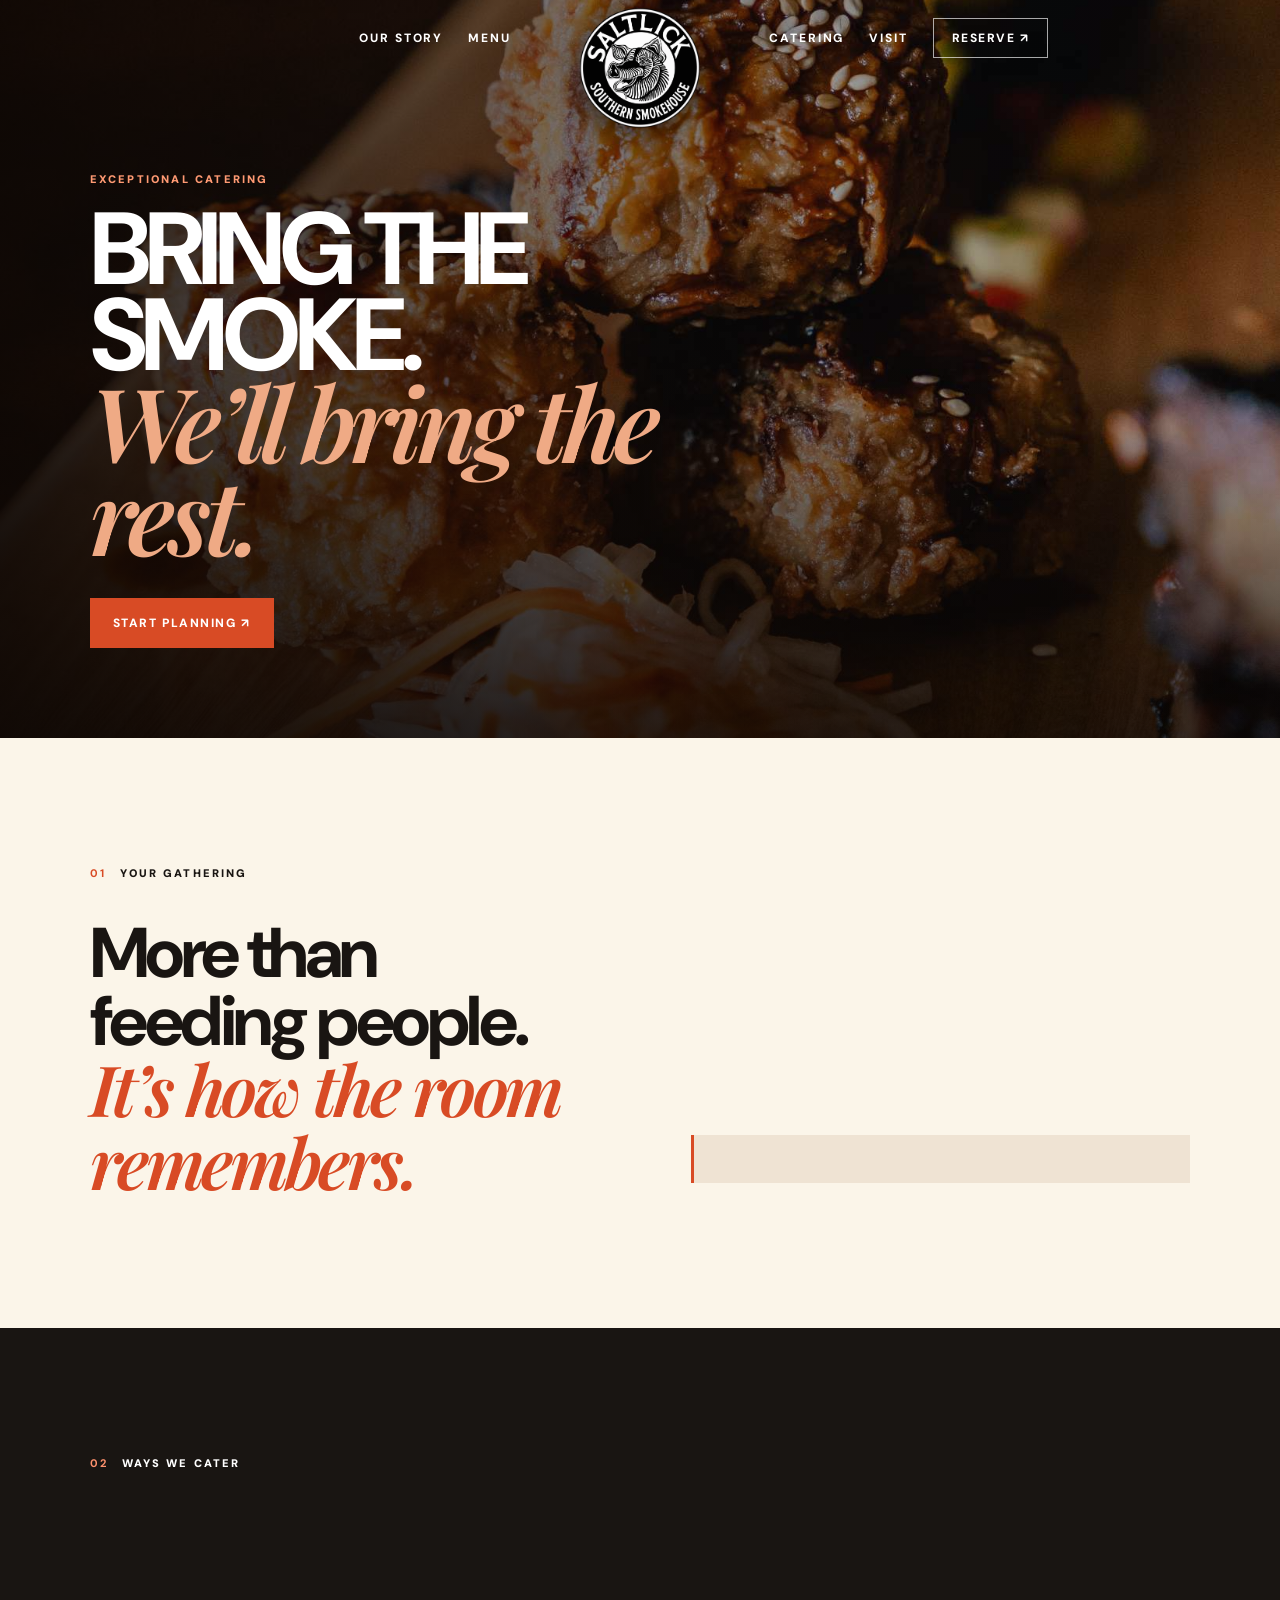
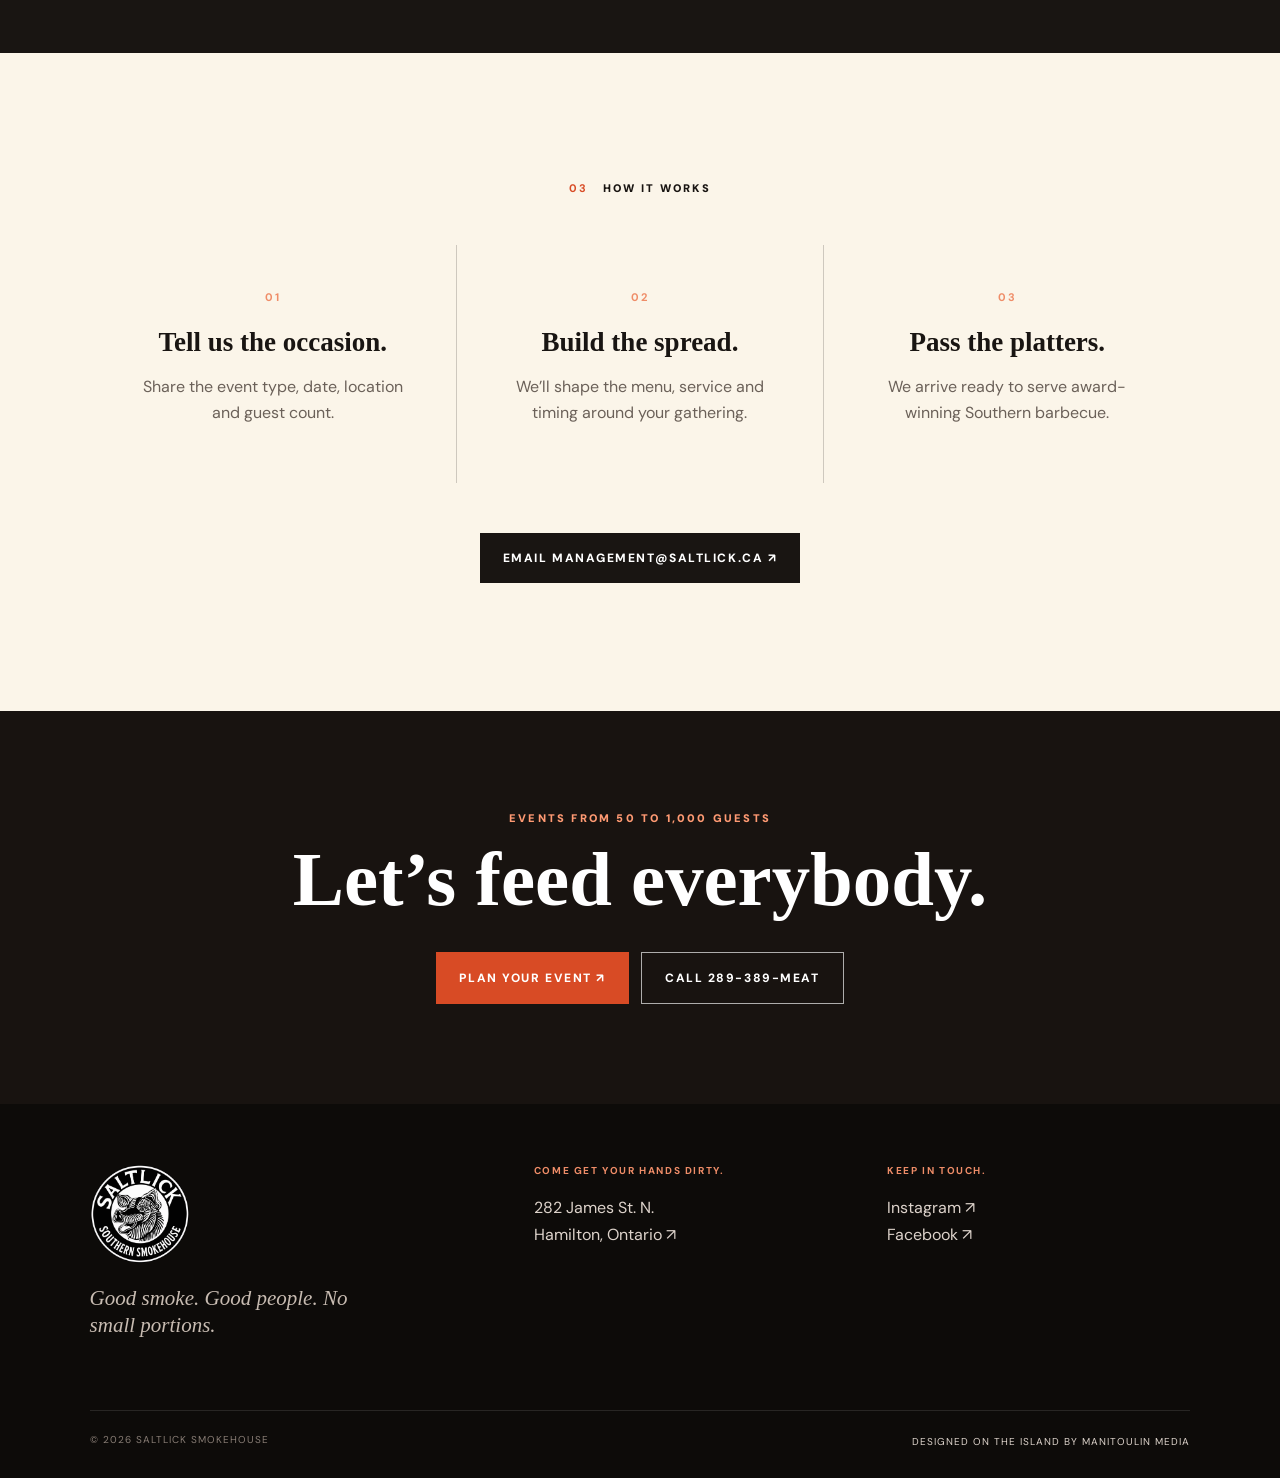
==== catering/index.html @ ef99b28c "Add catering page" ====
<!doctype html>
<html lang="en"><head><meta charset="utf-8"><meta name="viewport" content="width=device-width,initial-scale=1"><meta name="theme-color" content="#17120f"><meta name="description" content="Saltlick Southern Smokehouse catering for weddings, corporate events, schools, banquets and backyard gatherings."><title>Catering | Saltlick Southern Smokehouse</title><link rel="icon" href="/favicon.ico"><link rel="preconnect" href="https://fonts.googleapis.com"><link rel="preconnect" href="https://fonts.gstatic.com" crossorigin><link href="https://fonts.googleapis.com/css2?family=DM+Sans:wght@400;600;700;800&family=Playfair+Display:ital,wght@1,600&display=swap" rel="stylesheet"><link rel="stylesheet" href="/assets/styles.css"><link rel="stylesheet" href="/assets/refinements.css"><link rel="stylesheet" href="/assets/interior.css"><script src="/assets/interior.js" defer></script></head>
<body class="catering-page">  <header class="site-header interior-header">
    <nav class="main-nav nav-left" aria-label="Primary navigation">
      <a href="/#story">Our story</a><a href="/menu/">Menu</a>
    </nav>
    <a class="brand" href="/" aria-label="Saltlick Smokehouse home"><img data-image="logo" src="/gallery/saltlick-logo-2026.webp" alt="Saltlick Southern Smokehouse"></a>
    <nav class="main-nav nav-right" aria-label="Secondary navigation">
      <a href="/catering/">Catering</a><a href="/visit/">Visit</a>
      <a class="outline-button" data-link="reserve_url" href="#" target="_blank" rel="noreferrer">Reserve ↗</a>
    </nav>
  </header><main>
  <section class="interior-hero catering-page-hero"><img data-image="catering_image" src="/gallery/356795459_3191753444303727_3257160976338832465_n.jpg" alt="Saltlick catering spread"><div class="interior-hero-shade"></div><div><span>Exceptional catering</span><h1>Bring the smoke.<br><em>We’ll bring the rest.</em></h1><p data-text="catering_page_intro"></p><a class="button fire" data-link="catering_email" data-mailto href="#">Start planning ↗</a></div></section>
  <section class="catering-story section"><div><div class="section-label"><b>01</b> Your gathering</div><h2>More than feeding people.<br><em>It’s how the room remembers.</em></h2></div><div><p data-text="catering_page_text"></p><p class="catering-minimum" data-text="catering_minimum"></p></div></section>
  <section class="catering-options-section section"><div class="section-label light"><b>02</b> Ways we cater</div><div class="catering-options" id="catering-options"></div></section>
  <section class="catering-process section"><div class="section-label"><b>03</b> How it works</div><div class="process-grid"><article><b>01</b><h3>Tell us the occasion.</h3><p>Share the event type, date, location and guest count.</p></article><article><b>02</b><h3>Build the spread.</h3><p>We’ll shape the menu, service and timing around your gathering.</p></article><article><b>03</b><h3>Pass the platters.</h3><p>We arrive ready to serve award-winning Southern barbecue.</p></article></div><a class="button dark" data-link="catering_email" data-mailto href="#">Email management@saltlick.ca ↗</a></section>
  <section class="interior-cta"><span>Events from 50 to 1,000 guests</span><h2>Let’s feed everybody.</h2><div><a class="button fire" data-link="catering_email" data-mailto href="#">Plan your event ↗</a><a class="button ghost" data-link="phone" data-tel href="#">Call 289-389-MEAT</a></div></section></main>  <footer class="interior-footer">
    <div><img data-image="logo" src="/gallery/saltlick-logo-2026.webp" alt="Saltlick Southern Smokehouse"><p data-text="footer_tagline"></p></div>
    <div><strong>Come get your hands dirty.</strong><a data-link="map_url" href="#" target="_blank" rel="noreferrer"><span data-text="address"></span> ↗</a></div>
    <div><strong>Keep in touch.</strong><a data-link="instagram_url" href="#" target="_blank" rel="noreferrer">Instagram ↗</a><a data-link="facebook_url" href="#" target="_blank" rel="noreferrer">Facebook ↗</a></div>
    <div class="interior-credits"><span>© 2026 Saltlick Smokehouse</span><a href="https://manitoulinmedia.ca" target="_blank" rel="noreferrer">Designed on the Island by Manitoulin Media</a></div>
  </footer></body></html>
---- assets/styles.css ----
:root{--ink:#191512;--paper:#f1e9dc;--cream:#fbf5e9;--ember:#d84b25;--line:rgba(25,21,18,.2)}*{box-sizing:border-box}html{scroll-behavior:smooth}body{margin:0;background:var(--paper);color:var(--ink);font-family:"DM Sans",Arial,sans-serif}a{color:inherit;text-decoration:none}img{display:block;width:100%}em{font-family:"Playfair Display",Georgia,serif;font-weight:600}
.site-header{position:absolute;z-index:20;top:0;left:0;width:100%;height:120px;display:grid;grid-template-columns:1fr auto 1fr;align-items:center;padding:0 clamp(24px,4vw,72px);border-bottom:1px solid #ffffff47;color:#fff}.brand{width:88px;height:88px}.brand img{height:100%;object-fit:contain;filter:drop-shadow(0 4px 14px #0006)}nav{display:flex;gap:36px;font-size:12px;font-weight:800;letter-spacing:.16em;text-transform:uppercase}nav a{position:relative}nav a:after{content:"";position:absolute;left:0;bottom:-8px;width:0;height:2px;background:var(--ember);transition:.25s}nav a:hover:after{width:100%}.outline-button{justify-self:end;padding:13px 18px;border:1px solid #ffffffa6;font-size:12px;font-weight:800;letter-spacing:.12em;text-transform:uppercase}.outline-button:hover{background:#fff;color:var(--ink)}
.hero{height:min(940px,100svh);min-height:720px;position:relative;display:flex;align-items:flex-end;overflow:hidden;background:#201611;color:#fff}.hero-image{position:absolute;inset:0;height:100%;object-fit:cover;object-position:center 52%;animation:hero-in 1.5s ease-out both}.hero-shade{position:absolute;inset:0;background:linear-gradient(90deg,#0f0906d6 0%,#140c086b 52%,#140a0520),linear-gradient(0deg,#0b07059e,transparent 52%)}.hero-copy{position:relative;z-index:2;padding:0 clamp(24px,7vw,120px) clamp(96px,12vh,140px);max-width:1080px}.kicker{margin:0 0 18px;color:#ffd0bc;font-size:12px;font-weight:800;letter-spacing:.22em;text-transform:uppercase}.hero h1{font-size:clamp(62px,8.5vw,132px);line-height:.82;letter-spacing:-.055em;margin:0;text-transform:uppercase}.hero h1 em{color:#f3bc9b;text-transform:none;letter-spacing:-.04em}.hero-intro{font-size:clamp(16px,1.5vw,21px);line-height:1.55;max-width:610px;margin:32px 0;color:#ffffffd4}.actions{display:flex;gap:12px;flex-wrap:wrap}.button{display:inline-flex;align-items:center;justify-content:center;padding:17px 23px;font-size:12px;font-weight:800;letter-spacing:.13em;text-transform:uppercase;transition:.2s}.button:hover{transform:translateY(-2px)}.fire{background:var(--ember);color:#fff}.fire:hover{background:#ee5d34}.ghost{border:1px solid #ffffffa6;color:#fff}.ghost:hover{background:#fff;color:var(--ink)}.dark{background:var(--ink);color:#fff}.scroll-cue{position:absolute;z-index:2;right:clamp(24px,4vw,72px);bottom:52px;font-size:10px;font-weight:800;letter-spacing:.2em;text-transform:uppercase;writing-mode:vertical-rl}
.ticker{min-height:58px;background:var(--ember);color:#fff;display:flex;align-items:center;justify-content:center;gap:32px;padding:16px 30px;overflow:hidden;text-transform:uppercase;font-size:11px;font-weight:900;letter-spacing:.18em;white-space:nowrap}.ticker i{font-style:normal;color:#ffbe95}.section{padding:clamp(80px,10vw,150px) clamp(24px,7vw,120px)}.section-label{display:flex;gap:14px;align-items:center;font-size:11px;font-weight:900;letter-spacing:.19em;text-transform:uppercase}.section-label b{color:var(--ember)}.section-label.light{color:#fff}.section-label.light b{color:#ff926e}
.story{display:grid;grid-template-columns:170px 1fr;position:relative;overflow:hidden}.watermark{position:absolute;right:-.05em;top:-.18em;font:700 min(40vw,560px)/1 Georgia,serif;color:#62452a11}.story-copy{grid-column:2;max-width:1070px;position:relative}.story h2{font-size:clamp(48px,6vw,96px);line-height:.96;letter-spacing:-.055em;margin:0 0 70px}.story h2 em{color:var(--ember)}.columns{display:grid;grid-template-columns:1fr 1fr;gap:60px;max-width:830px;margin-left:auto}.columns p{font-size:17px;line-height:1.8;margin:0;color:#4d453e}
.food{background:var(--ink);color:#fff}.section-top{display:flex;justify-content:space-between;align-items:flex-end;margin-bottom:70px}.section-top h2,.family h2,.catering h2,.visit h2{font-size:clamp(50px,6.3vw,94px);line-height:.9;letter-spacing:-.055em;margin:0;text-transform:uppercase}.section-top em,.family em,.catering em,.visit em{color:#e78d67;text-transform:none}.food-grid{display:grid;grid-template-columns:repeat(3,1fr);gap:22px}.food-card{padding-bottom:28px;border-bottom:1px solid #ffffff33}.food-image{height:clamp(300px,37vw,560px);overflow:hidden;background:#2b211c}.food-image img{height:100%;object-fit:cover;transition:transform .7s}.food-card:hover img{transform:scale(1.035)}.food-card:nth-child(2){margin-top:70px}.meta{display:flex;gap:14px;margin-top:23px;text-transform:uppercase;font-size:10px;font-weight:800;letter-spacing:.17em;color:#bcb1a8}.meta b{color:var(--ember)}.food-card h3{font:700 clamp(28px,3vw,43px)/1 Georgia,serif;margin:16px 0 12px}.food-card>p{margin:0;color:#bcb1a8;font-size:14px;line-height:1.7}.underlink{display:inline-block;margin-top:55px;padding-bottom:7px;border-bottom:1px solid;font-size:11px;font-weight:900;letter-spacing:.15em;text-transform:uppercase}
.family{display:grid;grid-template-columns:1.08fr .92fr;min-height:790px;background:var(--cream)}.family>img{height:100%;min-height:620px;object-fit:cover}.family-copy{display:flex;flex-direction:column;justify-content:center;padding:80px clamp(36px,7vw,110px)}.family h2{margin:45px 0 30px}.family-copy p{font-size:17px;line-height:1.8;color:#524a43;max-width:560px;margin:0 0 35px}.family .button{align-self:flex-start}
.gallery-head{display:flex;align-items:end;justify-content:space-between;margin-bottom:48px}.gallery-head p{font:700 clamp(28px,3vw,44px)/1.05 Georgia,serif;margin:0;text-align:right}.gallery-grid{display:grid;grid-template-columns:1.15fr .85fr 1fr;grid-template-rows:340px 430px;gap:15px}.gallery-grid img{height:100%;object-fit:cover}.gallery-grid img:nth-child(1){grid-row:span 2}.gallery-grid img:nth-child(4){grid-column:span 2}
.catering{min-height:760px;position:relative;display:flex;align-items:center;color:#fff;overflow:hidden;background:#20130f}.catering>img{position:absolute;inset:0;height:100%;object-fit:cover}.catering-shade{position:absolute;inset:0;background:linear-gradient(90deg,#140a06e6,#140a067a 58%,#140a0629)}.catering-copy{position:relative;z-index:1;padding:90px clamp(24px,7vw,120px);max-width:890px}.catering h2{margin:45px 0 28px}.catering p{font-size:18px;line-height:1.75;max-width:610px;color:#ffffffc7;margin:0 0 35px}
.visit{display:grid;grid-template-columns:1fr 1fr;gap:80px;align-items:end}.visit h2{margin-top:42px}.visit h2 em{color:var(--ember)}.visit-list{border-top:1px solid var(--line)}.visit article{display:grid;grid-template-columns:38px 1fr;gap:20px;padding:25px 0;border-bottom:1px solid var(--line)}.visit article>span{color:var(--ember);font-size:24px}.visit small{display:block;font-size:10px;font-weight:900;letter-spacing:.18em;text-transform:uppercase;color:#7b6f65;margin-bottom:8px}.visit a,.visit p{font:700 21px/1.45 Georgia,serif;margin:0}.visit a:hover{color:var(--ember)}.preserve,[data-text=address]{white-space:pre-line}
footer{background:#0e0c0a;color:#fff;text-align:center;padding:85px clamp(24px,7vw,120px) 30px}footer>img{width:130px;margin:0 auto 25px}footer>p{font:italic 25px Georgia,serif;color:#c5bbb2}.socials{display:flex;justify-content:center;gap:10px;margin:30px 0 70px}.socials a{width:44px;height:44px;border:1px solid #554b44;display:grid;place-items:center;font-weight:800}.socials a:hover{background:var(--ember);border-color:var(--ember)}.credits{display:flex;justify-content:space-between;padding-top:25px;border-top:1px solid #302a26;color:#837970;font-size:10px;font-weight:700;letter-spacing:.12em;text-transform:uppercase}.credits a:hover{color:#fff}
@keyframes hero-in{from{transform:scale(1.06);opacity:.4}to{transform:scale(1);opacity:1}}
@media(max-width:900px){.site-header{height:95px;grid-template-columns:1fr auto}.brand{width:70px;height:70px}nav{display:none}.hero{min-height:680px}.hero h1{font-size:clamp(56px,14vw,88px)}.scroll-cue{display:none}.story{grid-template-columns:1fr}.story .section-label{margin-bottom:40px}.story-copy{grid-column:1}.columns{margin:0}.section-top{display:block}.section-top .section-label{margin-bottom:40px}.food-grid{grid-template-columns:1fr 1fr}.food-card:nth-child(3){grid-column:1/-1;max-width:55%}.family{grid-template-columns:1fr}.family>img{height:65vw;min-height:0}.gallery-grid{grid-template-rows:270px 330px}.visit{grid-template-columns:1fr;align-items:start}}
@media(max-width:620px){.site-header{padding:0 18px}.outline-button{padding:11px 13px}.hero{height:94svh}.hero-image{object-position:57% center}.hero-shade{background:linear-gradient(0deg,#100805de,#140a0559 80%)}.hero-copy{padding:0 20px 58px}.hero h1{line-height:.87}.hero-intro{margin:24px 0;font-size:15px}.actions{display:grid;grid-template-columns:1fr 1fr}.button{padding:15px 12px}.ticker{justify-content:flex-start}.section{padding:78px 20px}.columns{grid-template-columns:1fr;gap:24px}.story h2{font-size:46px;margin-bottom:42px}.section-top h2,.family h2,.catering h2,.visit h2{font-size:48px}.food-grid{grid-template-columns:1fr;gap:46px}.food-card:nth-child(2){margin-top:0}.food-card:nth-child(3){grid-column:auto;max-width:none}.food-image{height:115vw;max-height:560px}.family>img{height:115vw}.family-copy{padding:75px 20px}.gallery-head{display:block}.gallery-head p{text-align:left;margin-top:35px}.gallery-grid{grid-template-columns:1fr 1fr;grid-template-rows:290px 230px 270px}.gallery-grid img:nth-child(1){grid-row:auto;grid-column:span 2}.gallery-grid img:nth-child(4){grid-column:auto}.catering{min-height:700px}.credits{display:grid;gap:14px}}
@media(prefers-reduced-motion:reduce){html{scroll-behavior:auto}.hero-image{animation:none}.food-image img{transition:none}}

/* Sticky smokehouse navigation and menu mega panel */
.site-header{position:fixed;height:82px;background:transparent;border-bottom:0;box-shadow:none;transition:background .35s ease,box-shadow .35s ease,backdrop-filter .35s ease}
.site-header.is-scrolled,.site-header:has(.menu-nav-item:hover),.site-header:has(.menu-nav-item:focus-within){background:linear-gradient(180deg,rgba(14,10,8,.97),rgba(14,10,8,.92));box-shadow:0 12px 34px rgba(0,0,0,.18);backdrop-filter:blur(10px)}
.brand{position:relative;z-index:32;align-self:start;width:122px;height:122px;margin-top:7px}
.brand img{filter:drop-shadow(0 7px 16px #0009)}
.main-nav{display:flex;align-items:center;height:100%;gap:25px}
.nav-left{justify-self:end;margin-right:68px}.nav-right{justify-self:start;margin-left:68px}
.main-nav>a,.menu-trigger{position:relative}
.main-nav>a:after,.menu-trigger:after{content:"";position:absolute;left:0;bottom:-8px;width:0;height:2px;background:var(--ember);transition:.25s}
.main-nav>a:hover:after,.menu-trigger:hover:after,.menu-trigger[aria-expanded=true]:after{width:100%}
.menu-nav-item{display:flex;align-items:center;height:82px}
.menu-trigger{border:0;padding:0;background:none;color:inherit;font:inherit;letter-spacing:inherit;text-transform:inherit;cursor:pointer}
.menu-trigger span{display:inline-block;margin-left:5px;color:#f19a77;transition:transform .2s}
.menu-trigger[aria-expanded=true] span{transform:rotate(180deg)}
.mega-menu{position:fixed;z-index:29;left:0;right:0;top:82px;display:grid;grid-template-columns:minmax(300px,.78fr) 1.22fr;gap:clamp(30px,5vw,75px);padding:30px clamp(24px,7vw,120px) 36px;background:#17120f;color:#fff;border-top:3px solid var(--ember);box-shadow:0 28px 55px #0007;opacity:0;visibility:hidden;transform:translateY(-12px);transition:opacity .22s,transform .22s,visibility .22s;text-transform:none;letter-spacing:normal}
.menu-nav-item:hover .mega-menu,.menu-nav-item:focus-within .mega-menu,.mega-menu.is-open{opacity:1;visibility:visible;transform:none}
.mega-visual{position:relative;min-height:260px;height:34vh;max-height:340px;overflow:hidden;background:#2b1b15}
.mega-visual:after{content:"";position:absolute;inset:0;background:linear-gradient(0deg,#120b08dc 0%,transparent 68%)}
.mega-visual img{height:100%;object-fit:cover;opacity:1;transform:scale(1);transition:opacity .25s ease,transform .45s ease}
.mega-visual img.is-changing{opacity:.18;transform:scale(1.025)}
.mega-visual>div{position:absolute;z-index:1;left:24px;right:24px;bottom:22px}
.mega-visual span{display:block;color:#ffb08d;font-size:10px;font-weight:900;letter-spacing:.2em;text-transform:uppercase;margin-bottom:8px}
.mega-visual strong{display:block;font:italic 700 clamp(30px,3.1vw,48px)/.95 "Playfair Display",Georgia,serif}
.mega-links{display:grid;grid-template-columns:1fr 1fr}
.mega-links>a{display:grid;grid-template-columns:32px 1fr;gap:14px;padding:16px 18px;border-bottom:1px solid #ffffff1f;transition:background .2s}
.mega-links>a:hover{background:#ffffff0a}
.mega-links>a>span{color:var(--ember);font-size:10px;font-weight:900;letter-spacing:.15em}
.mega-links strong{display:block;font:700 19px/1.15 Georgia,serif}
.mega-links small{display:block;margin-top:6px;color:#9e938a;font-size:11px;line-height:1.45}
.mega-links .mega-all{grid-column:1/-1;display:flex;justify-content:space-between;align-items:center;margin-top:12px;padding:16px 18px;background:var(--ember);border:0;font-size:11px;font-weight:900;letter-spacing:.15em;text-transform:uppercase}
.mega-links .mega-all:hover{background:#ef5a32}
.mega-links .mega-all>span{color:#fff;font-size:16px}
.nav-right .outline-button:after{display:none}

@media(max-width:900px){
  .site-header{height:72px;grid-template-columns:1fr auto 1fr;padding:0 18px}
  .brand{width:92px;height:92px;margin-top:5px}
  .main-nav{display:flex}
  .nav-left{justify-self:end;margin-right:20px}.nav-right{justify-self:start;margin-left:20px}
  .main-nav>a{display:none}
  .nav-right .outline-button{display:inline-flex;margin:0}
  .menu-nav-item{height:72px}
  .mega-menu{top:72px;grid-template-columns:1fr;padding:20px;max-height:calc(100svh - 72px);overflow:auto}
  .mega-visual{height:24vh;min-height:170px;max-height:240px}
}
@media(max-width:620px){
  .site-header{padding:0 12px}
  .brand{width:86px;height:86px}
  .main-nav{gap:0}
  .nav-left{margin-right:12px}.nav-right{margin-left:12px}
  .outline-button{padding:10px 9px;font-size:9px}
  .mega-links{grid-template-columns:1fr}
  .mega-links .mega-all{grid-column:1}
}

/* Branded section watermarks */
.story:before,.food:before{content:"";position:absolute;pointer-events:none;background:url('/saltlick-logo-2018.png') center/contain no-repeat;aspect-ratio:1;width:min(42vw,540px)}
.story:before{left:-9%;bottom:-18%;opacity:.045;filter:grayscale(1)}
.food{position:relative;overflow:hidden}.food:before{right:-10%;top:4%;opacity:.035;filter:grayscale(1) invert(1)}
.food>*{position:relative;z-index:1}

/* Editorial photo mosaic */
.gallery-grid{display:grid;grid-template-columns:repeat(6,1fr);grid-auto-rows:130px;gap:8px}
.gallery-item{position:relative;overflow:hidden;border:0;padding:0;background:#2a211b;color:#fff;cursor:pointer;text-align:left}
.gallery-item:nth-child(1){grid-column:span 2}.gallery-item:nth-child(2),.gallery-item:nth-child(3){grid-column:span 1}.gallery-item:nth-child(4){grid-column:span 2}.gallery-item:nth-child(5){grid-column:span 1}.gallery-item:nth-child(6){grid-column:span 2}.gallery-item:nth-child(7),.gallery-item:nth-child(8),.gallery-item:nth-child(9){grid-column:span 1}.gallery-item:nth-child(10),.gallery-item:nth-child(11),.gallery-item:nth-child(12){grid-column:span 2}.gallery-item:nth-child(n){grid-row:span 1}
.gallery-item img{width:100%;height:100%;object-fit:cover;transition:transform .65s,filter .35s}
.gallery-item:after{content:"";position:absolute;inset:0;background:linear-gradient(0deg,#120a07a8,transparent 48%);opacity:.35;transition:opacity .3s}
.gallery-item>span{position:absolute;z-index:1;left:18px;bottom:16px;font-size:10px;font-weight:900;letter-spacing:.16em;text-transform:uppercase;opacity:0;transform:translateY(8px);transition:.3s}
.gallery-item:hover img{transform:scale(1.04);filter:saturate(1.08)}.gallery-item:hover:after,.gallery-item:focus-visible:after{opacity:1}.gallery-item:hover>span,.gallery-item:focus-visible>span{opacity:1;transform:none}
.gallery-lightbox{width:min(1100px,92vw);max-height:90vh;border:0;padding:0;background:#17120f;color:#fff;box-shadow:0 30px 90px #000b;overflow:hidden}
.gallery-lightbox::backdrop{background:#080503e8;backdrop-filter:blur(5px)}
.gallery-lightbox[open]{display:grid;grid-template-columns:minmax(0,1.45fr) minmax(280px,.55fr)}
.lightbox-media{min-height:520px;background:#0c0907}.lightbox-media img{width:100%;height:100%;object-fit:cover}
.lightbox-copy{display:flex;flex-direction:column;justify-content:end;padding:44px 34px}.lightbox-copy>span{color:#ef8d68;font-size:10px;font-weight:900;letter-spacing:.18em;text-transform:uppercase}.lightbox-copy h3{font:700 35px/1.05 Georgia,serif;margin:16px 0}.lightbox-copy p{color:#bcb1a8;font-size:14px;line-height:1.7;margin:0}.lightbox-close{position:absolute;z-index:2;right:15px;top:15px;width:42px;height:42px;border:1px solid #ffffff70;background:#100b08c9;color:#fff;font-size:27px;line-height:1;cursor:pointer}

/* Catering, visit and credits form one continuous footer */
.site-footer{padding:0;text-align:initial;background:#0e0c0a;color:#fff}
.site-footer .catering{border-bottom:1px solid #ffffff18}
.site-footer .visit{background:#15110e;color:#fff;align-items:center}
.site-footer .visit h2 em{color:#ef8d68}.site-footer .visit-list{border-color:#ffffff24}.site-footer .visit article{border-color:#ffffff1f}.site-footer .visit small{color:#9c9086}.site-footer .visit a,.site-footer .visit p{color:#fff}.site-footer .visit article>span{color:#ef8d68}
.footer-base{text-align:center;padding:70px clamp(24px,7vw,120px) 30px;background:#0e0c0a}
.footer-base>img{width:130px;margin:0 auto 25px}.footer-base>p{font:italic 25px Georgia,serif;color:#c5bbb2}
.site-footer .catering{display:block;min-height:760px}
.catering-layout{position:relative;z-index:1;min-height:760px;display:grid;grid-template-columns:minmax(0,1.15fr) minmax(330px,.85fr);gap:clamp(55px,7vw,120px);align-items:center;padding:90px clamp(24px,7vw,120px)}
.catering-layout .catering-copy{position:static;padding:0;max-width:760px}
.catering-details{scroll-margin-top:120px;background:rgba(15,10,8,.82);border:1px solid rgba(255,255,255,.2);padding:14px 30px;backdrop-filter:blur(10px)}
.catering-details article{display:grid;grid-template-columns:34px 1fr;gap:18px;padding:24px 0;border-bottom:1px solid rgba(255,255,255,.17)}
.catering-details article:last-child{border-bottom:0}.catering-details article>span{color:#ef8d68;font-size:22px}
.catering-details small{display:block;color:#b5a79d;font-size:10px;font-weight:900;letter-spacing:.18em;text-transform:uppercase;margin-bottom:7px}
.catering-details a,.catering-details p{display:block;color:#fff;font:700 20px/1.45 Georgia,serif;margin:0;white-space:pre-line}.catering-details a:hover{color:#ff9a73}.catering-details article:last-child p{margin-top:3px;color:#b5a79d;font:600 12px/1.4 "DM Sans",Arial,sans-serif}

@media(max-width:900px){
  .gallery-grid{grid-template-columns:repeat(4,1fr);grid-auto-rows:130px}.gallery-item:nth-child(n){grid-column:span 1;grid-row:span 1}
  .gallery-lightbox[open]{grid-template-columns:1fr}.lightbox-media{min-height:52vh}.lightbox-copy{padding:28px}
  .catering-layout{grid-template-columns:1fr;gap:50px;padding:80px 40px}.catering-details{max-width:620px;width:100%}
}
@media(max-width:620px){
  .gallery-grid{grid-template-columns:1fr 1fr;grid-auto-rows:120px;gap:6px}.gallery-item:nth-child(n){grid-column:span 1;grid-row:span 1}
  .gallery-item>span{opacity:1;transform:none}.story:before,.food:before{width:90vw}
  .gallery-lightbox{width:94vw}.lightbox-media{min-height:46vh}.lightbox-copy h3{font-size:28px}
  .catering-layout{padding:70px 20px;gap:42px}.catering-details{padding:8px 20px}.catering-details article{padding:20px 0}.catering-details a,.catering-details p{font-size:18px}
}
---- assets/refinements.css ----
/* Final Saltlick visual refinements — keep these rules last in the cascade. */

/* Sticky header: a slightly slimmer bar with the navigation centred inside it. */
.site-header{
  height:76px;
}
.site-header .main-nav{
  height:76px;
  align-self:center;
  align-items:center;
}
.site-header .main-nav>a,
.site-header .menu-nav-item{
  align-self:center;
}
.site-header .main-nav>a{
  line-height:1;
}
.site-header .menu-nav-item{
  height:76px;
  display:flex;
  align-items:center;
}
.site-header .menu-trigger{
  line-height:1;
}
.site-header .outline-button{
  align-self:center;
  display:inline-flex;
  align-items:center;
  justify-content:center;
  line-height:1;
}
.site-header.is-scrolled .main-nav,
.site-header.is-scrolled .main-nav>a,
.site-header.is-scrolled .menu-nav-item,
.site-header.is-scrolled .outline-button{
  transform:none;
  top:auto;
  bottom:auto;
}
.mega-menu{
  top:76px;
}

/* Hero headline: slightly smaller overall, with more authority on SOUTHERN SMOKE. */
.hero h1{
  font-size:clamp(54px,7.35vw,116px);
  line-height:.86;
}
.hero h1>span{
  font-weight:900;
}
.hero h1>em{
  font-weight:600;
}

/* Use the current Southern Smokehouse mark as a deliberately oversized watermark. */
.story:before,
.food:before{
  background-image:url('/gallery/saltlick-logo-2026.webp');
  width:min(78vw,1050px);
}
.story:before{
  left:-17%;
  bottom:-38%;
  opacity:.038;
}
.food:before{
  right:-18%;
  top:-16%;
  opacity:.03;
}

/* Exceptional Catering is the footer — all restaurant details, brand and socials live on this image. */
.site-footer{
  background:#0e0c0a;
}
.site-footer .catering{
  min-height:0;
  border-bottom:0;
}
.site-footer .catering>img{
  object-position:center 48%;
}
.site-footer .catering-shade{
  background:
    linear-gradient(90deg,rgba(15,8,5,.94) 0%,rgba(18,9,6,.74) 50%,rgba(15,8,5,.55) 100%),
    linear-gradient(0deg,rgba(7,5,4,.96) 0%,transparent 46%);
}
.catering-layout{
  min-height:720px;
  padding-top:100px;
  padding-bottom:78px;
}
.catering-details{
  background:rgba(15,10,8,.72);
  border:1px solid rgba(255,255,255,.22);
  box-shadow:0 22px 55px rgba(0,0,0,.2);
}
.catering-details-head{
  padding:18px 0 20px;
  border-bottom:1px solid rgba(255,255,255,.17);
}
.catering-details-head span{
  display:block;
  color:#ef8d68;
  font-size:10px;
  font-weight:900;
  letter-spacing:.19em;
  text-transform:uppercase;
  margin-bottom:8px;
}
.catering-details-head h3{
  margin:0;
  font:700 clamp(28px,3vw,42px)/1.02 Georgia,serif;
  letter-spacing:-.025em;
}

.footer-base{
  position:relative;
  z-index:2;
  display:grid;
  grid-template-columns:auto 1fr auto;
  grid-template-areas:
    "brand tagline socials"
    "credits credits credits";
  align-items:center;
  gap:24px 34px;
  text-align:left;
  padding:34px clamp(24px,7vw,120px) 28px;
  margin:0;
  background:rgba(8,6,5,.48);
  border-top:1px solid rgba(255,255,255,.16);
  backdrop-filter:blur(7px);
}
.footer-base>img{
  grid-area:brand;
  width:92px;
  height:92px;
  object-fit:contain;
  margin:0;
  filter:drop-shadow(0 5px 14px rgba(0,0,0,.45));
}
.footer-base>p{
  grid-area:tagline;
  margin:0;
  font:italic clamp(18px,2vw,25px)/1.25 Georgia,serif;
  color:#ddd2c8;
}
.footer-base .socials{
  grid-area:socials;
  justify-content:flex-end;
  margin:0;
}
.footer-base .socials a{
  width:auto;
  height:auto;
  min-height:42px;
  padding:0 16px;
  font-size:10px;
  letter-spacing:.14em;
  text-transform:uppercase;
  border-color:rgba(255,255,255,.3);
}
.footer-base .credits{
  grid-area:credits;
  margin-top:8px;
  padding-top:22px;
  border-top:1px solid rgba(255,255,255,.14);
  color:#a89b91;
}

@media(max-width:900px){
  .site-header{height:72px}
  .site-header .main-nav{height:72px}
  .site-header .menu-nav-item{height:72px}
  .mega-menu{top:72px}
  .hero h1{font-size:clamp(48px,11.2vw,76px)}
  .story:before,.food:before{width:110vw}
  .catering-layout{min-height:0;padding:84px 40px 62px}
  .footer-base{
    grid-template-columns:92px 1fr;
    grid-template-areas:
      "brand tagline"
      "socials socials"
      "credits credits";
  }
  .footer-base .socials{justify-content:flex-start}
}

@media(max-width:620px){
  .hero h1{font-size:clamp(45px,12vw,64px)}
  .story:before,.food:before{width:135vw}
  .story:before{left:-36%;bottom:-24%}
  .food:before{right:-44%;top:1%}
  .catering-layout{padding:72px 20px 50px}
  .catering-details-head{padding:16px 0 18px}
  .footer-base{
    grid-template-columns:72px 1fr;
    gap:18px 20px;
    padding:28px 20px 24px;
  }
  .footer-base>img{width:72px;height:72px}
  .footer-base .socials{gap:8px}
  .footer-base .socials a{padding:0 12px}
  .footer-base .credits{display:grid;gap:12px}
}


/* Exact header control centring: every control is centred against the bar, never the hanging logo. */
@media(min-width:901px){
  .site-header,
  .site-header .main-nav{height:76px}
  .site-header .main-nav{position:static;align-self:stretch;align-items:stretch;margin-top:0;margin-bottom:0;padding-top:0;padding-bottom:0;transform:none}
  .site-header .main-nav>a:not(.outline-button),
  .site-header .menu-nav-item,
  .site-header .menu-trigger{height:76px;min-height:76px;margin-top:0;margin-bottom:0;padding-top:0;padding-bottom:0;display:flex;align-items:center;line-height:1}
  .site-header .outline-button{height:auto;min-height:0;margin-top:auto;margin-bottom:auto;padding:13px 18px;align-self:center}
}

/* Reviews — smokehouse character with recognizable Google colour cues. */
.reviews-section{background:#fbf5e9;position:relative;overflow:hidden}
.reviews-section:before{content:"“";position:absolute;right:4vw;top:-.18em;font:700 min(40vw,520px)/1 Georgia,serif;color:rgba(216,75,37,.055);pointer-events:none}
.reviews-heading{position:relative;display:flex;justify-content:space-between;align-items:flex-end;gap:50px;margin-bottom:55px}
.reviews-heading h2{font-size:clamp(50px,6.3vw,94px);line-height:.9;letter-spacing:-.055em;margin:42px 0 0;text-transform:uppercase}
.reviews-heading h2 em{color:var(--ember);text-transform:none}
.google-rating{flex:0 0 auto;background:#fff;border:1px solid rgba(25,21,18,.12);box-shadow:0 18px 45px rgba(61,44,31,.1);padding:24px 28px;min-width:245px}
.google-wordmark{display:flex;font:700 27px/1 Arial,sans-serif;letter-spacing:-2px;margin-bottom:7px}
.google-wordmark i{font-style:normal}.google-wordmark i:nth-child(1),.google-wordmark i:nth-child(4){color:#4285f4}.google-wordmark i:nth-child(2),.google-wordmark i:nth-child(6){color:#ea4335}.google-wordmark i:nth-child(3){color:#fbbc05}.google-wordmark i:nth-child(5){color:#34a853}
.google-rating>strong{display:block;color:#70675f;font-size:10px;letter-spacing:.18em;text-transform:uppercase;margin-bottom:16px}.google-rating>div{display:flex;align-items:center;gap:12px}.google-rating>div b{font:700 28px/1 Georgia,serif}.google-rating>div span,.review-stars{color:#fbbc04;letter-spacing:2px}
.review-sources{position:relative;display:grid;grid-template-columns:180px 1fr 1fr;border-top:1px solid var(--line);border-bottom:1px solid var(--line);margin-bottom:75px}
.review-sources>span{display:flex;align-items:center;font-size:10px;font-weight:900;letter-spacing:.16em;text-transform:uppercase;color:#786d64}
.review-sources>a{position:relative;display:grid;grid-template-columns:1fr auto;gap:5px 20px;padding:22px 52px 22px 25px;border-left:1px solid var(--line);transition:background .2s}
.review-sources>a:hover{background:#fff}.review-sources a b{font:700 20px/1.2 Georgia,serif}.review-sources a strong{font-size:13px}.review-sources a small{color:#786d64}.review-sources a i{position:absolute;right:22px;top:50%;transform:translateY(-50%);font-style:normal;color:var(--ember)}
.google-reviews-head{display:flex;align-items:center;justify-content:space-between;gap:30px;margin-bottom:28px}.google-reviews-head h3{font:700 clamp(28px,3vw,42px)/1 Georgia,serif;margin:0}.google-reviews-head>div{display:flex;align-items:center;gap:20px}.review-photo-link{font-size:11px;font-weight:900;letter-spacing:.13em;text-transform:uppercase;border-bottom:1px solid;padding-bottom:6px}
.review-grid{display:grid;grid-template-columns:1fr 1fr;gap:18px}.review-card{position:relative;background:#fff;border:1px solid rgba(25,21,18,.1);padding:34px;min-height:300px;display:flex;flex-direction:column;justify-content:space-between;box-shadow:0 16px 40px rgba(61,44,31,.07)}
.review-card blockquote{font:700 clamp(24px,2.7vw,38px)/1.2 Georgia,serif;letter-spacing:-.025em;margin:28px 0 40px}.review-card>a{display:flex;align-items:center;gap:13px;align-self:flex-start}.review-card>a>span{width:42px;height:42px;border-radius:50%;display:grid;place-items:center;background:var(--ink);color:#fff;font-size:11px;font-weight:900}.review-card>a strong,.review-card>a small{display:block}.review-card>a strong{font-size:13px}.review-card>a small{color:#786d64;font-size:10px;margin-top:3px}
@media(max-width:900px){.reviews-heading{align-items:flex-start}.review-sources{grid-template-columns:1fr 1fr}.review-sources>span{grid-column:1/-1;padding:15px 0}.review-sources>a:first-of-type{border-left:0}.review-grid{grid-template-columns:1fr}}
@media(max-width:620px){.reviews-heading{display:block}.google-rating{margin-top:35px}.review-sources{grid-template-columns:1fr}.review-sources>span,.review-sources>a{grid-column:1;border-left:0}.review-sources>a{border-top:1px solid var(--line)}.google-reviews-head{display:block}.google-reviews-head>div{margin-top:22px;flex-wrap:wrap}.review-card{padding:26px;min-height:280px}}
---- assets/interior.css ----
/* Saltlick interior pages */
body.menu-page,body.catering-page,body.visit-page{background:var(--cream)}
.interior-header{position:fixed}.interior-header.is-scrolled{background:rgba(14,10,8,.96)}
.interior-hero{position:relative;min-height:720px;height:82svh;color:#fff;display:flex;align-items:flex-end;overflow:hidden;background:#21150f}.interior-hero>img{position:absolute;inset:0;height:100%;object-fit:cover}.interior-hero-shade{position:absolute;inset:0;background:linear-gradient(90deg,rgba(13,7,4,.9),rgba(17,9,5,.4) 62%,rgba(15,8,5,.15)),linear-gradient(0deg,rgba(9,5,3,.75),transparent 55%)}.interior-hero>div:last-child{position:relative;z-index:2;width:min(920px,88vw);padding:0 clamp(24px,7vw,120px) clamp(78px,10vh,110px)}.interior-hero>div:last-child>span,.visit-page-copy>span,.interior-cta>span{display:block;color:#ff9a73;font-size:11px;font-weight:900;letter-spacing:.2em;text-transform:uppercase;margin-bottom:20px}.interior-hero h1,.visit-page-copy h1{font-size:clamp(62px,8vw,120px);line-height:.84;letter-spacing:-.06em;text-transform:uppercase;margin:0}.interior-hero h1 em,.visit-page-copy h1 em{color:#efaa85;text-transform:none}.interior-hero p{font-size:18px;line-height:1.7;max-width:650px;color:#ffffffcf;margin:28px 0 34px}
.page-jump-nav{position:sticky;z-index:15;top:76px;display:flex;align-items:center;justify-content:center;gap:0;background:#f6efe4;border-bottom:1px solid var(--line);overflow:auto}.page-jump-nav a{white-space:nowrap;padding:20px 24px;font-size:11px;font-weight:900;letter-spacing:.12em;text-transform:uppercase;border-right:1px solid var(--line)}.page-jump-nav a:hover{background:#fff;color:var(--ember)}
.menu-page-content{padding:90px clamp(24px,7vw,120px) 130px}.menu-intro{display:flex;align-items:flex-start;justify-content:space-between;gap:50px;padding-bottom:60px;border-bottom:1px solid var(--line)}.menu-intro>p{max-width:620px;margin:0;color:#5d534b;font-size:16px;line-height:1.7}.menu-category{scroll-margin-top:150px;display:grid;grid-template-columns:minmax(240px,.7fr) minmax(0,1.3fr);gap:clamp(45px,8vw,130px);padding:75px 0;border-bottom:1px solid var(--line)}.menu-category header{display:grid;grid-template-columns:35px 1fr;gap:18px;align-content:start}.menu-category header>span{color:var(--ember);font-size:11px;font-weight:900;letter-spacing:.15em}.menu-category h2{font:700 clamp(38px,4.5vw,68px)/.95 Georgia,serif;letter-spacing:-.045em;margin:0 0 15px}.menu-category header p{color:#71665e;line-height:1.6;margin:0}.menu-items{border-top:2px solid var(--ink)}.menu-items article{display:grid;grid-template-columns:1fr auto;gap:30px;padding:23px 0;border-bottom:1px solid var(--line)}.menu-items h3{font:700 21px/1.2 Georgia,serif;margin:0 0 7px}.menu-items p{color:#6c625a;font-size:14px;line-height:1.55;margin:0;max-width:610px}.menu-items strong{font-size:14px;white-space:nowrap;color:var(--ember)}
.interior-cta{padding:100px clamp(24px,7vw,120px);background:#181310;color:#fff;text-align:center}.interior-cta h2{font:700 clamp(50px,6vw,88px)/.9 Georgia,serif;margin:0 0 38px}.interior-cta>div{display:flex;gap:12px;justify-content:center;flex-wrap:wrap}
.catering-story{display:grid;grid-template-columns:1fr 1fr;gap:clamp(50px,8vw,140px);align-items:end}.catering-story h2,.visit-social h2{font-size:clamp(46px,5.5vw,82px);line-height:.96;letter-spacing:-.05em;margin:40px 0 0}.catering-story h2 em,.visit-social h2 em{color:var(--ember)}.catering-story>div:last-child>p{font-size:17px;line-height:1.8;color:#554c45}.catering-minimum{padding:24px;border-left:3px solid var(--ember);background:#efe3d3;font-weight:700}
.catering-options-section{background:var(--ink);color:#fff}.catering-options{display:grid;grid-template-columns:repeat(3,1fr);gap:16px;margin-top:55px}.catering-options article{border:1px solid #ffffff22;padding:34px;min-height:300px;display:flex;flex-direction:column}.catering-options article>span,.process-grid article>b{color:#ef8d68;font-size:11px;letter-spacing:.16em}.catering-options h3{font:700 31px/1.05 Georgia,serif;margin:45px 0 18px}.catering-options p{color:#c3b8af;line-height:1.7;margin:0 0 25px}.catering-options small{margin-top:auto;color:#ef8d68;font-weight:800;text-transform:uppercase;letter-spacing:.1em}
.catering-process{text-align:center}.catering-process>.section-label{justify-content:center}.process-grid{display:grid;grid-template-columns:repeat(3,1fr);gap:1px;background:var(--line);margin:50px 0}.process-grid article{background:var(--cream);padding:40px}.process-grid h3{font:700 27px/1.1 Georgia,serif;margin:22px 0 12px}.process-grid p{color:#6b6159;line-height:1.65}
.visit-page-hero{min-height:760px;display:grid;grid-template-columns:.88fr 1.12fr;background:#181310;color:#fff}.visit-page-copy{display:flex;flex-direction:column;justify-content:center;padding:140px clamp(35px,6vw,95px) 85px}.visit-page-copy p{font-size:17px;line-height:1.75;color:#c8bdb4;margin:30px 0}.visit-page-copy>div{display:flex;gap:12px;flex-wrap:wrap}.visit-hero-image{min-height:650px;overflow:hidden}.visit-hero-image img{height:100%;object-fit:cover}
.visit-detail-grid{display:grid;grid-template-columns:repeat(3,1fr);border:1px solid var(--line)}.visit-detail-grid article{padding:38px;border-right:1px solid var(--line)}.visit-detail-grid article:last-child{border:0}.visit-detail-grid article>span{display:block;color:var(--ember);font-size:26px;margin-bottom:32px}.visit-detail-grid small{display:block;color:#796f67;font-size:10px;font-weight:900;letter-spacing:.16em;text-transform:uppercase;margin-bottom:10px}.visit-detail-grid strong{display:block;font:700 23px/1.45 Georgia,serif;white-space:pre-line}.visit-detail-grid p{margin:8px 0 0;color:#796f67}.visit-detail-grid a:hover{color:var(--ember)}
.map-section{display:grid;grid-template-columns:.8fr 1.2fr;min-height:620px;background:#181310;color:#fff}.map-copy{display:flex;flex-direction:column;justify-content:center;padding:80px clamp(28px,6vw,90px)}.map-copy h2{font-size:clamp(44px,5vw,74px);line-height:.94;letter-spacing:-.05em;margin:42px 0 25px}.map-copy h2 em{color:#ef8d68}.map-copy p{color:#beb2a9;line-height:1.7;margin:0 0 30px}.map-copy>div:last-child{display:flex;align-items:center;gap:22px;flex-wrap:wrap}.light-link{color:#fff}.map-section iframe{width:100%;height:100%;border:0;filter:saturate(.8) contrast(1.05)}
.visit-social{display:grid;grid-template-columns:1fr 1fr;gap:80px;align-items:center}.visit-social>div:last-child{border-top:1px solid var(--line)}.visit-social>div:last-child a{position:relative;display:block;padding:25px 45px 25px 0;border-bottom:1px solid var(--line)}.visit-social a span,.visit-social a b{display:block}.visit-social a span{font-size:10px;color:#786e66;font-weight:900;letter-spacing:.16em;text-transform:uppercase;margin-bottom:7px}.visit-social a b{font:700 22px/1.2 Georgia,serif}.visit-social a i{position:absolute;right:0;top:50%;transform:translateY(-50%);font-style:normal;color:var(--ember)}
.interior-footer{background:#0d0b09;color:#fff;display:grid;grid-template-columns:1.3fr 1fr 1fr;gap:50px;padding:60px clamp(24px,7vw,120px) 28px;text-align:left}.interior-footer>div:first-child img{width:100px;height:100px;object-fit:contain}.interior-footer>div:first-child p{font:italic 21px/1.3 Georgia,serif;color:#c7bbb1;max-width:300px}.interior-footer strong{display:block;color:#ef8d68;font-size:10px;letter-spacing:.16em;text-transform:uppercase;margin-bottom:17px}.interior-footer a{display:block;color:#ddd3cb;line-height:1.7}.interior-footer a:hover{color:#fff}.interior-footer [data-text=address]{white-space:pre-line}.interior-credits{grid-column:1/-1;display:flex;justify-content:space-between;border-top:1px solid #ffffff1c;padding-top:22px;color:#887d75;font-size:10px;letter-spacing:.1em;text-transform:uppercase}
@media(max-width:900px){.interior-hero{min-height:660px}.page-jump-nav{top:72px;justify-content:flex-start}.menu-category,.catering-story,.visit-social{grid-template-columns:1fr}.catering-options,.process-grid,.visit-detail-grid{grid-template-columns:1fr}.catering-options article{min-height:240px}.visit-page-hero,.map-section{grid-template-columns:1fr}.visit-page-copy{min-height:650px}.visit-hero-image{min-height:55vw}.visit-detail-grid article{border-right:0;border-bottom:1px solid var(--line)}.map-section iframe{height:520px}.interior-footer{grid-template-columns:1fr 1fr}.interior-footer>div:first-child{grid-column:1/-1}}
@media(max-width:620px){.interior-hero{height:90svh}.interior-hero h1,.visit-page-copy h1{font-size:clamp(52px,15vw,76px)}.page-jump-nav a{padding:17px}.menu-page-content{padding:65px 20px 85px}.menu-intro{display:block}.menu-intro>p{margin-top:28px}.menu-category{padding:55px 0;gap:35px}.menu-items article{gap:15px}.catering-options-section,.catering-process,.visit-details,.visit-social{padding-left:20px;padding-right:20px}.visit-page-copy{padding:130px 20px 65px}.map-copy{padding:70px 20px}.map-section iframe{height:420px}.interior-footer{grid-template-columns:1fr;padding:50px 20px 25px}.interior-footer>div:first-child,.interior-credits{grid-column:1}.interior-credits{display:grid;gap:12px}}
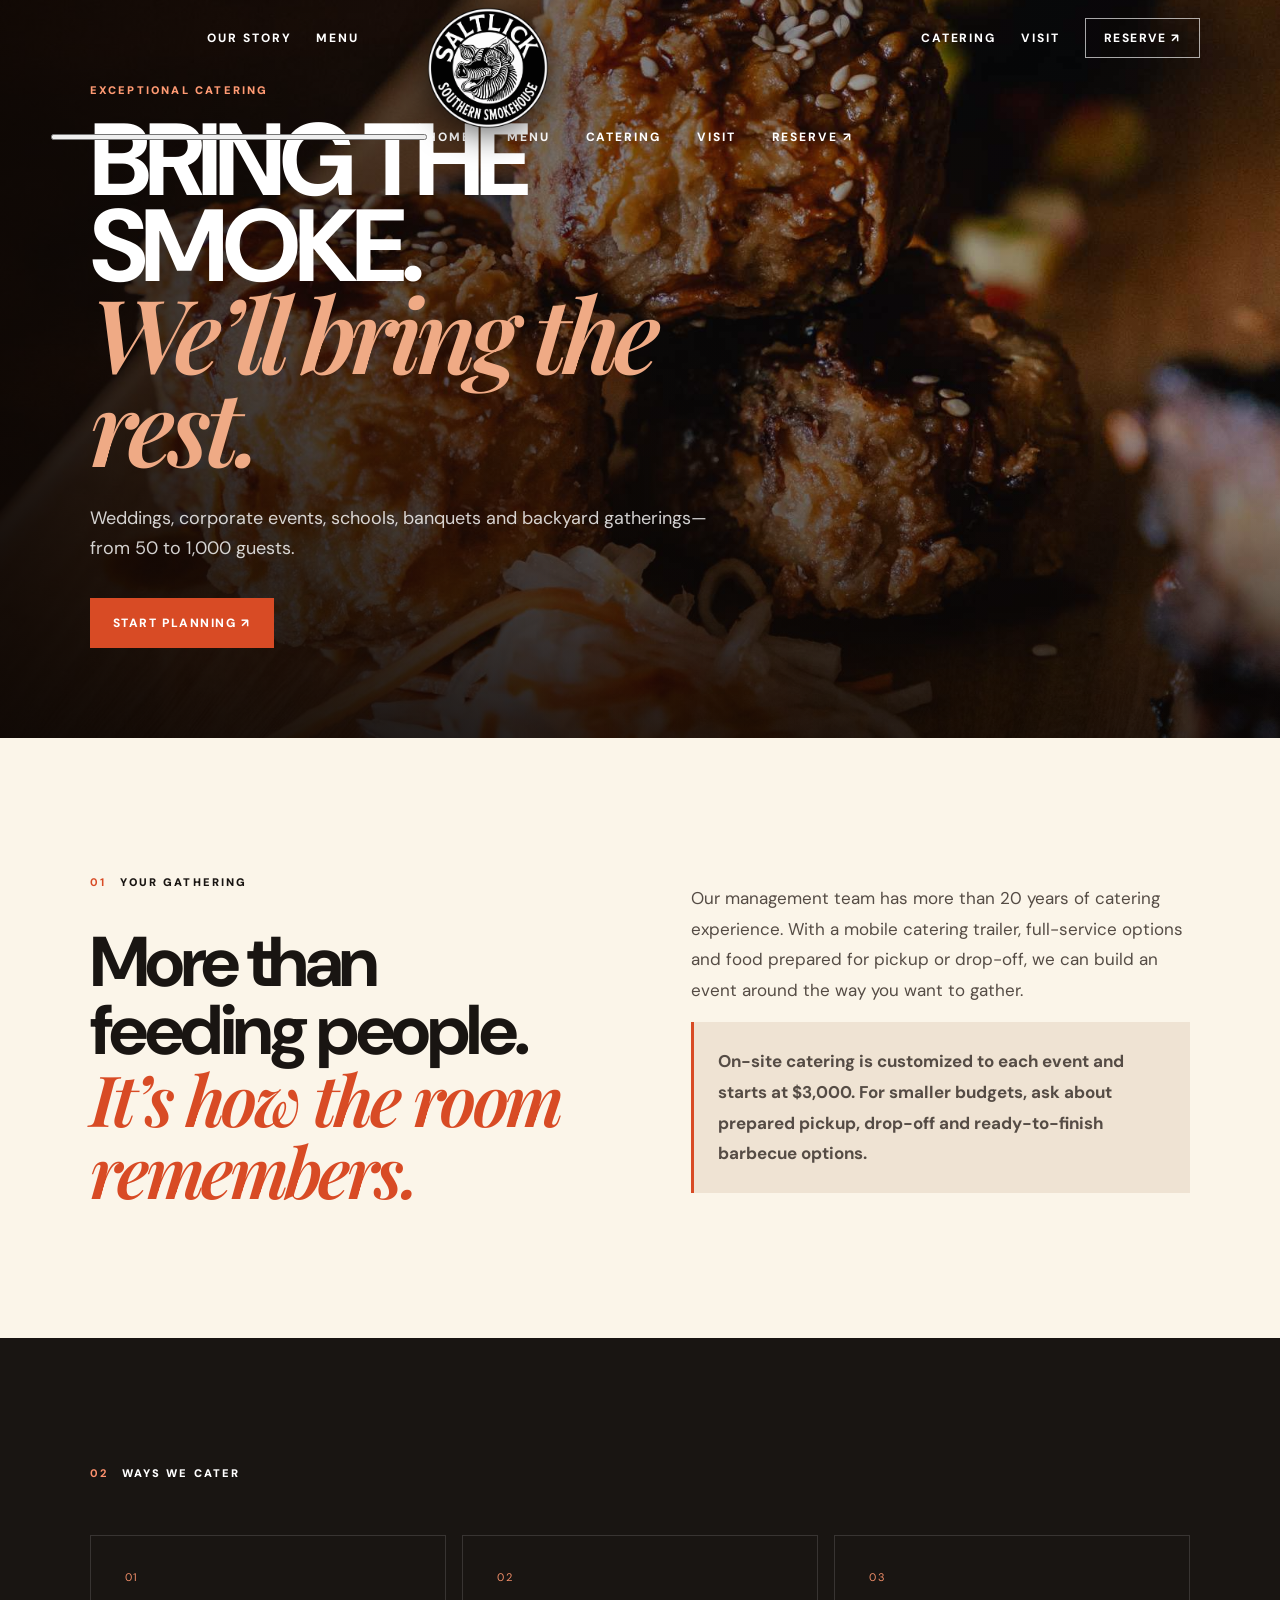
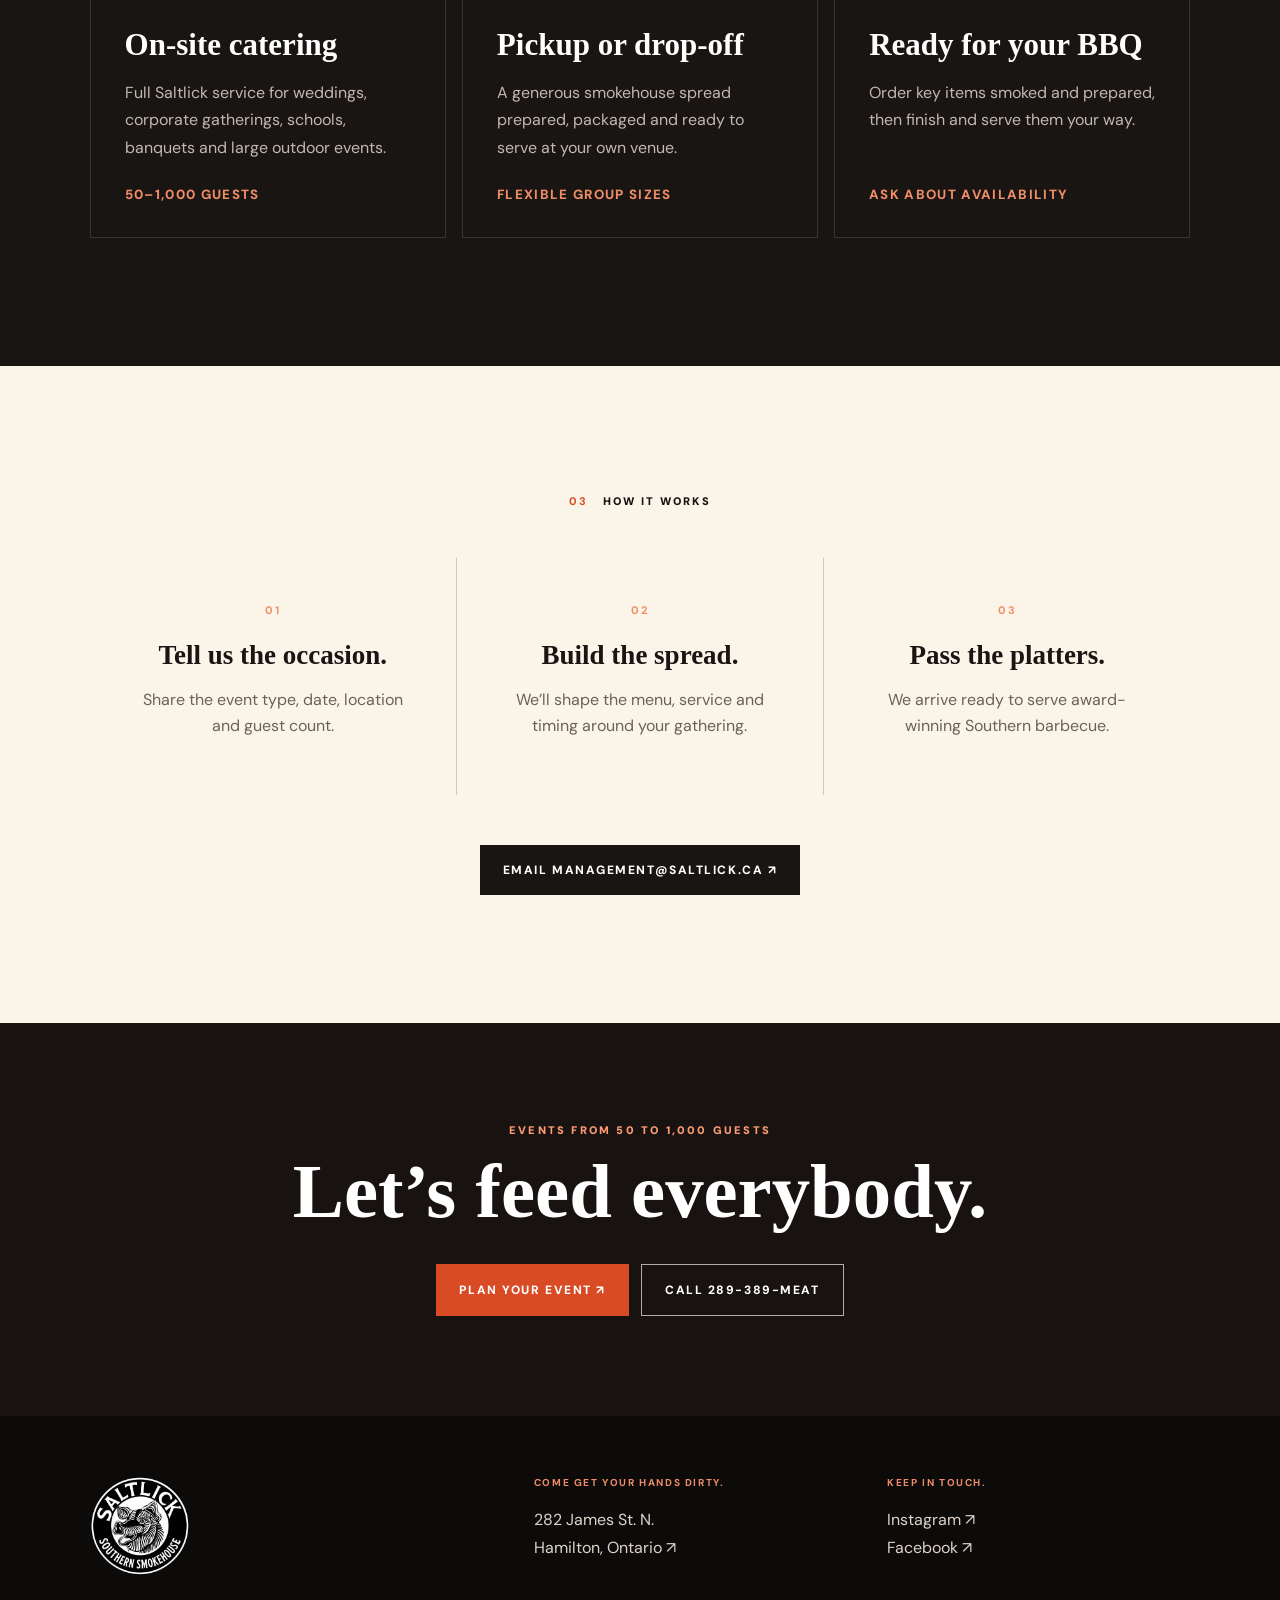
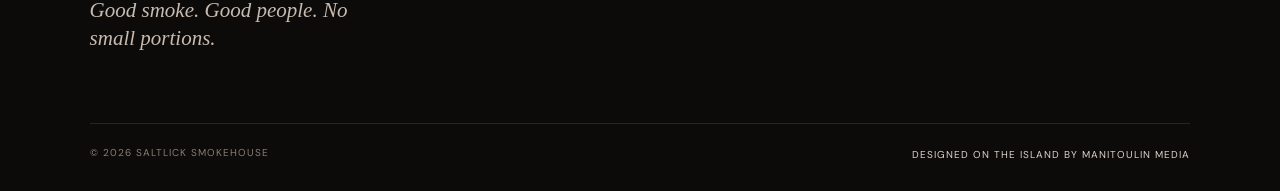
==== commit 79214ff8: "Add mobile navigation to interior pages" ====
--- a/catering/index.html
+++ b/catering/index.html
@@ -9,6 +9,8 @@
       <a href="/catering/">Catering</a><a href="/visit/">Visit</a>
       <a class="outline-button" data-link="reserve_url" href="#" target="_blank" rel="noreferrer">Reserve ↗</a>
     </nav>
+    <button class="mobile-nav-toggle" type="button" aria-expanded="false" aria-controls="mobile-page-nav" aria-label="Open navigation"><span></span><span></span></button>
+    <nav class="mobile-page-nav" id="mobile-page-nav" aria-label="Mobile navigation"><a href="/">Home</a><a href="/menu/">Menu</a><a href="/catering/">Catering</a><a href="/visit/">Visit</a><a data-link="reserve_url" href="#" target="_blank" rel="noreferrer">Reserve ↗</a></nav>
   </header><main>
   <section class="interior-hero catering-page-hero"><img data-image="catering_image" src="/gallery/356795459_3191753444303727_3257160976338832465_n.jpg" alt="Saltlick catering spread"><div class="interior-hero-shade"></div><div><span>Exceptional catering</span><h1>Bring the smoke.<br><em>We’ll bring the rest.</em></h1><p data-text="catering_page_intro"></p><a class="button fire" data-link="catering_email" data-mailto href="#">Start planning ↗</a></div></section>
   <section class="catering-story section"><div><div class="section-label"><b>01</b> Your gathering</div><h2>More than feeding people.<br><em>It’s how the room remembers.</em></h2></div><div><p data-text="catering_page_text"></p><p class="catering-minimum" data-text="catering_minimum"></p></div></section>
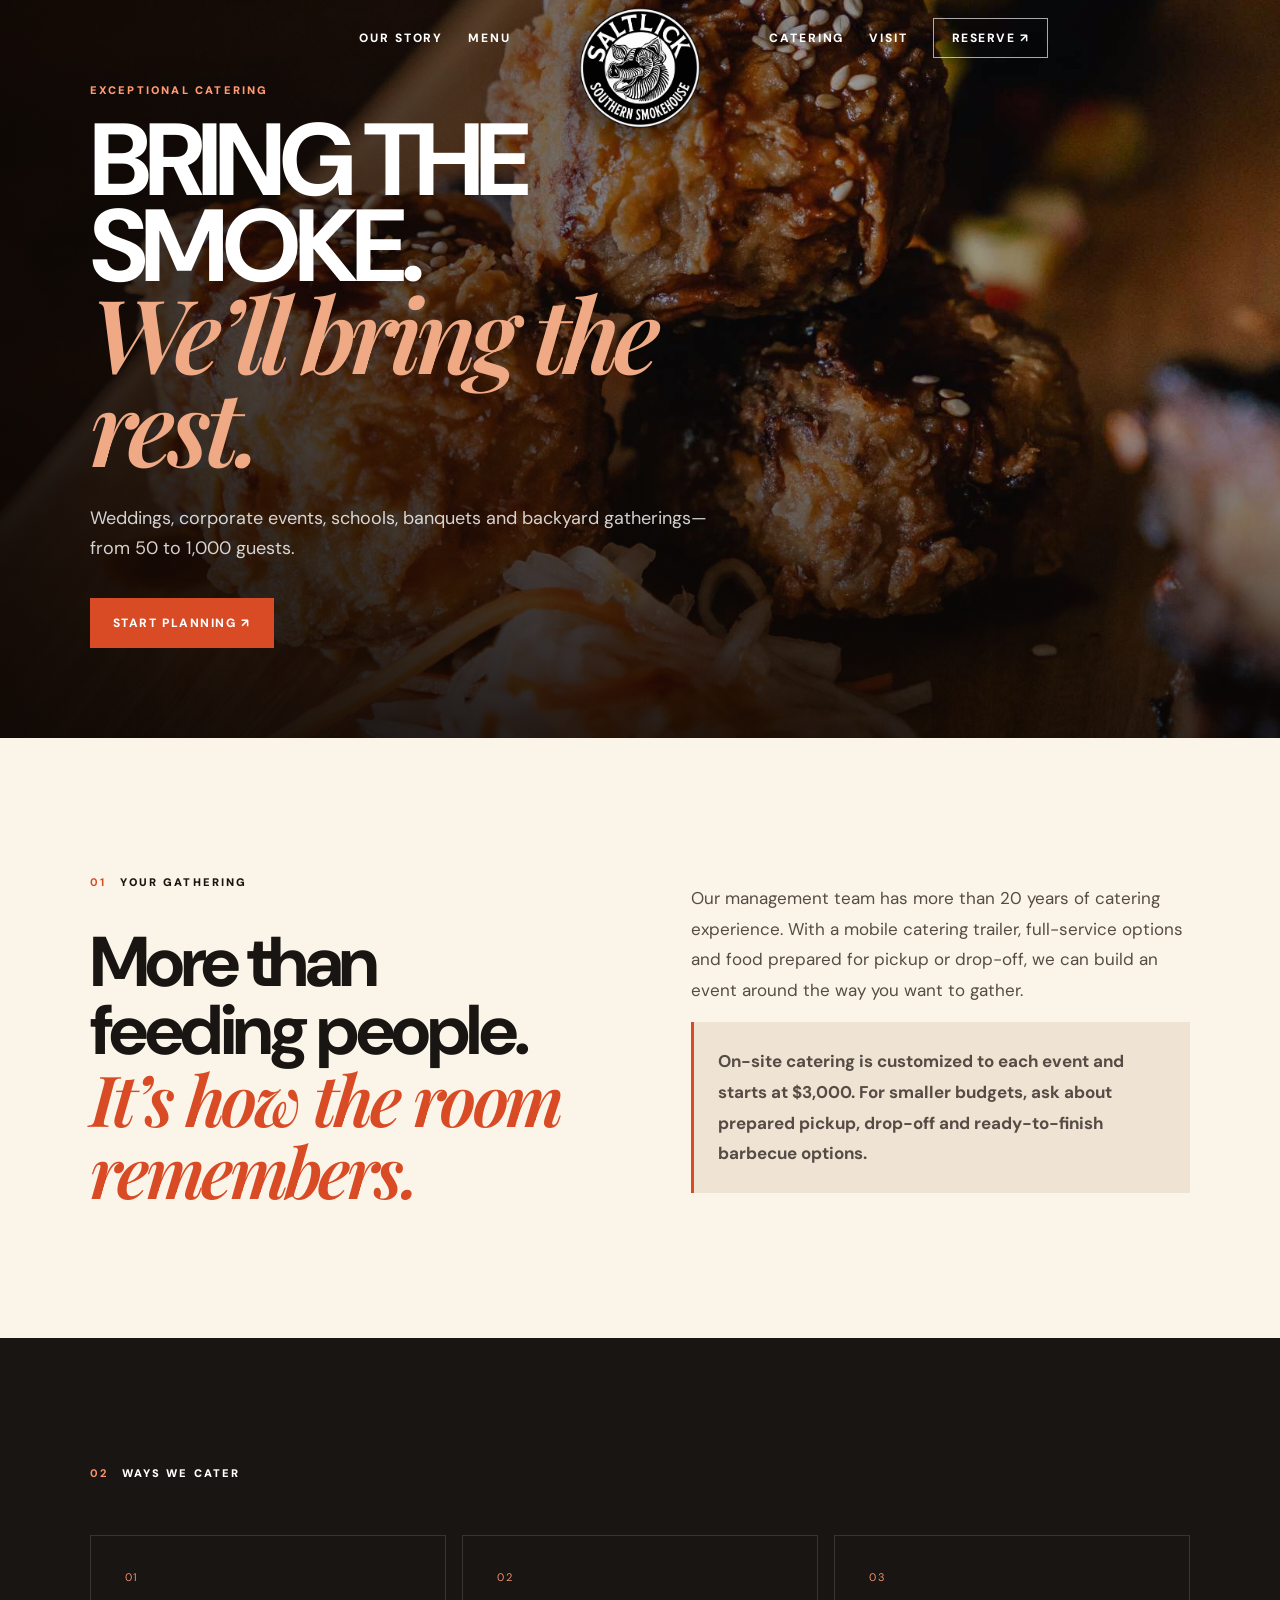
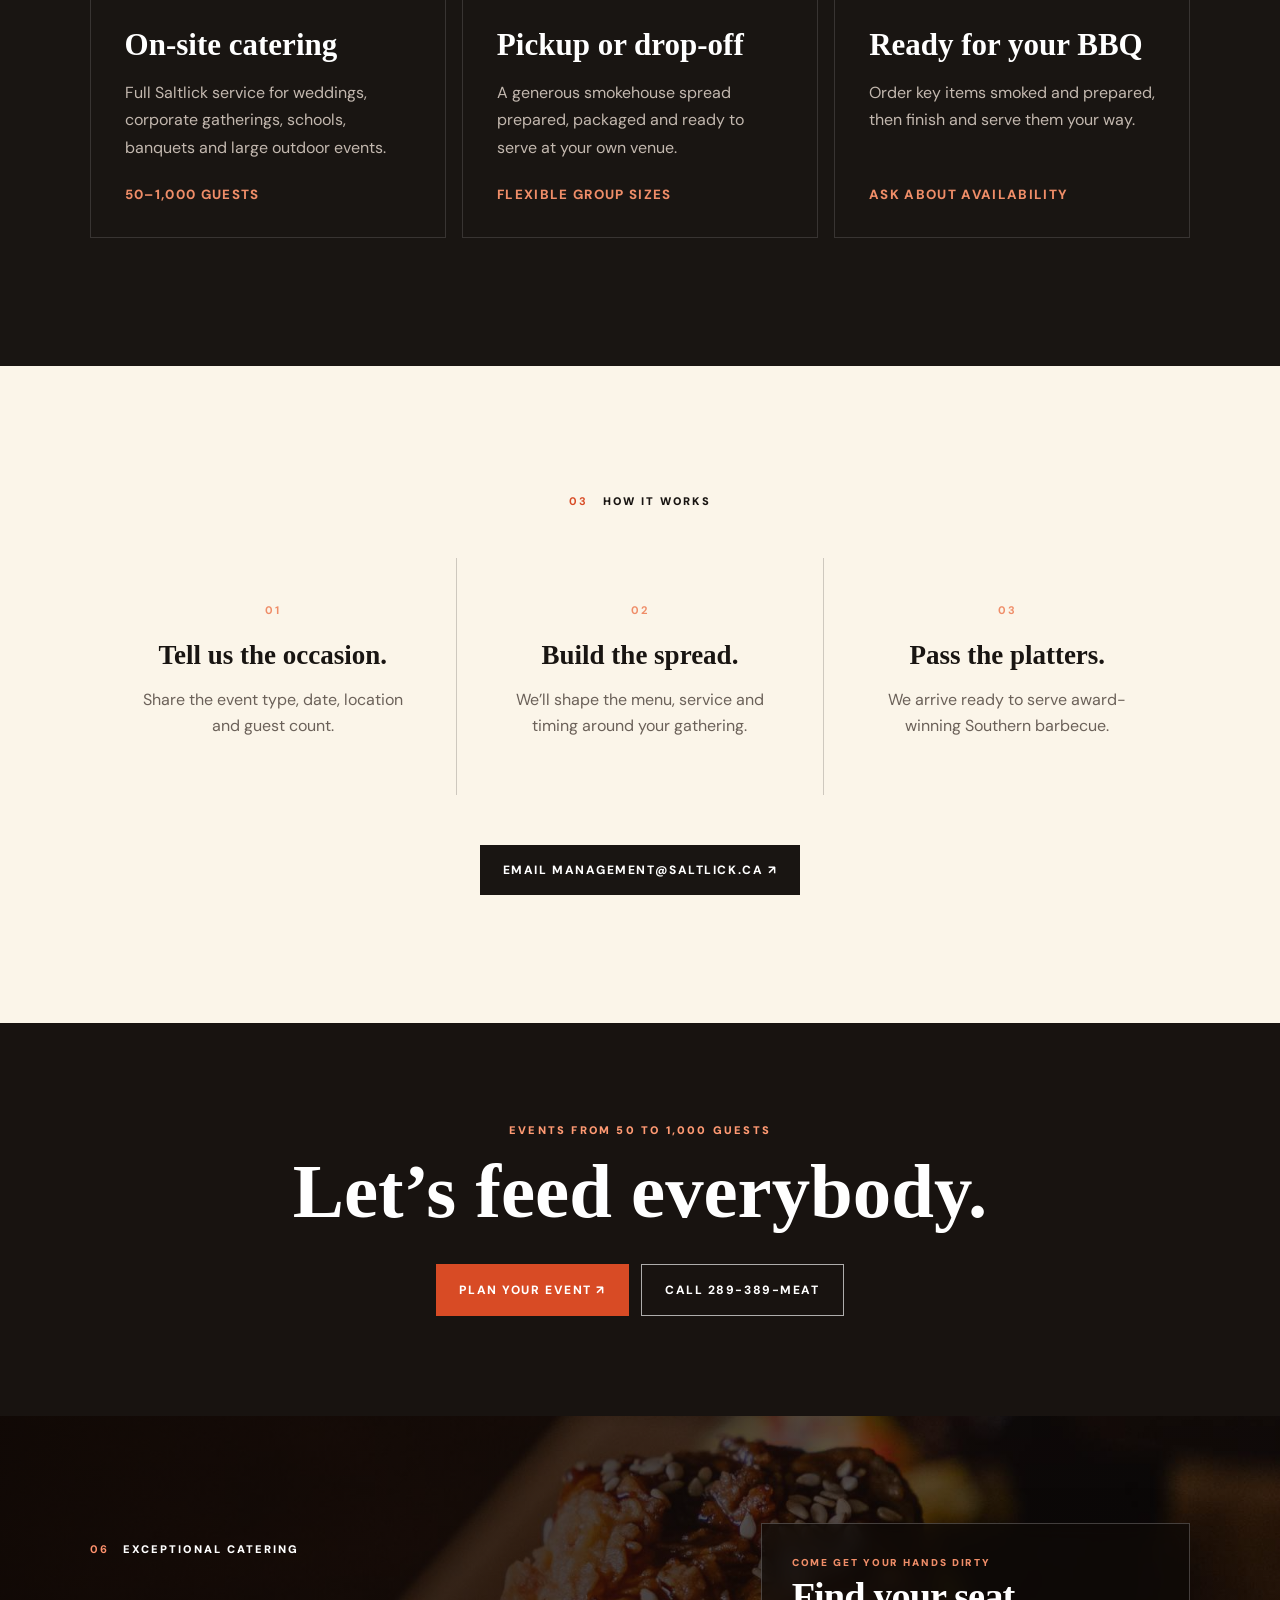
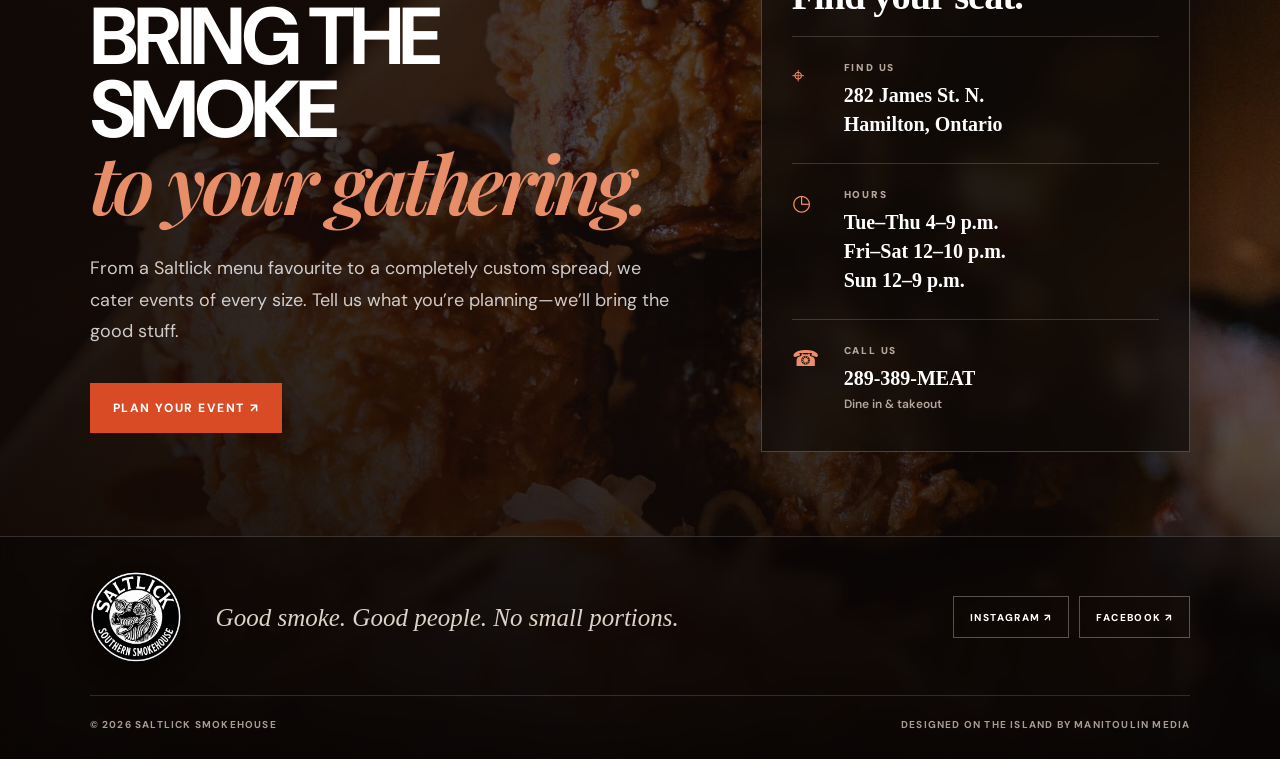
==== commit e7c89332: "Use homepage footer on interior pages" ====
--- a/catering/index.html
+++ b/catering/index.html
@@ -16,9 +16,23 @@
   <section class="catering-story section"><div><div class="section-label"><b>01</b> Your gathering</div><h2>More than feeding people.<br><em>It’s how the room remembers.</em></h2></div><div><p data-text="catering_page_text"></p><p class="catering-minimum" data-text="catering_minimum"></p></div></section>
   <section class="catering-options-section section"><div class="section-label light"><b>02</b> Ways we cater</div><div class="catering-options" id="catering-options"></div></section>
   <section class="catering-process section"><div class="section-label"><b>03</b> How it works</div><div class="process-grid"><article><b>01</b><h3>Tell us the occasion.</h3><p>Share the event type, date, location and guest count.</p></article><article><b>02</b><h3>Build the spread.</h3><p>We’ll shape the menu, service and timing around your gathering.</p></article><article><b>03</b><h3>Pass the platters.</h3><p>We arrive ready to serve award-winning Southern barbecue.</p></article></div><a class="button dark" data-link="catering_email" data-mailto href="#">Email management@saltlick.ca ↗</a></section>
-  <section class="interior-cta"><span>Events from 50 to 1,000 guests</span><h2>Let’s feed everybody.</h2><div><a class="button fire" data-link="catering_email" data-mailto href="#">Plan your event ↗</a><a class="button ghost" data-link="phone" data-tel href="#">Call 289-389-MEAT</a></div></section></main>  <footer class="interior-footer">
-    <div><img data-image="logo" src="/gallery/saltlick-logo-2026.webp" alt="Saltlick Southern Smokehouse"><p data-text="footer_tagline"></p></div>
-    <div><strong>Come get your hands dirty.</strong><a data-link="map_url" href="#" target="_blank" rel="noreferrer"><span data-text="address"></span> ↗</a></div>
-    <div><strong>Keep in touch.</strong><a data-link="instagram_url" href="#" target="_blank" rel="noreferrer">Instagram ↗</a><a data-link="facebook_url" href="#" target="_blank" rel="noreferrer">Facebook ↗</a></div>
-    <div class="interior-credits"><span>© 2026 Saltlick Smokehouse</span><a href="https://manitoulinmedia.ca" target="_blank" rel="noreferrer">Designed on the Island by Manitoulin Media</a></div>
+  <section class="interior-cta"><span>Events from 50 to 1,000 guests</span><h2>Let’s feed everybody.</h2><div><a class="button fire" data-link="catering_email" data-mailto href="#">Plan your event ↗</a><a class="button ghost" data-link="phone" data-tel href="#">Call 289-389-MEAT</a></div></section></main>  <footer class="site-footer">
+    <section class="catering" id="catering">
+      <img data-image="catering_image" src="/gallery/356795459_3191753444303727_3257160976338832465_n.jpg" alt="Saltlick catering spread"><div class="catering-shade"></div>
+      <div class="catering-layout">
+        <div class="catering-copy"><div class="section-label light"><b>06</b> Exceptional catering</div><h2><span data-text="catering_heading">Bring the smoke</span><br><em data-text="catering_accent">to your gathering.</em></h2><p data-text="catering_text"></p><a class="button fire" data-link="catering_email" data-mailto href="#">Plan your event ↗</a></div>
+        <div class="catering-details" id="visit">
+          <div class="catering-details-head"><span>Come get your hands dirty</span><h3>Find your seat.</h3></div>
+          <article><span>⌖</span><div><small>Find us</small><a data-link="map_url" href="#" target="_blank" rel="noreferrer"><span data-text="address"></span></a></div></article>
+          <article><span>◷</span><div><small>Hours</small><p class="preserve" data-text="hours"></p></div></article>
+          <article><span>☎</span><div><small>Call us</small><a data-link="phone" data-tel href="#"><span data-text="phone_display"></span></a><p>Dine in &amp; takeout</p></div></article>
+        </div>
+      </div>
+      <div class="footer-base">
+        <img data-image="logo" src="/gallery/saltlick-logo-2026.webp" alt="Saltlick Southern Smokehouse">
+        <p data-text="footer_tagline"></p>
+        <div class="socials"><a data-link="instagram_url" href="#" target="_blank" rel="noreferrer">Instagram ↗</a><a data-link="facebook_url" href="#" target="_blank" rel="noreferrer">Facebook ↗</a></div>
+        <div class="credits"><span>© 2026 Saltlick Smokehouse</span><a href="https://manitoulinmedia.ca" target="_blank" rel="noreferrer">Designed on the Island by Manitoulin Media</a></div>
+      </div>
+    </section>
   </footer></body></html>
--- a/assets/interior.css
+++ b/assets/interior.css
@@ -15,3 +15,14 @@
 .interior-footer{background:#0d0b09;color:#fff;display:grid;grid-template-columns:1.3fr 1fr 1fr;gap:50px;padding:60px clamp(24px,7vw,120px) 28px;text-align:left}.interior-footer>div:first-child img{width:100px;height:100px;object-fit:contain}.interior-footer>div:first-child p{font:italic 21px/1.3 Georgia,serif;color:#c7bbb1;max-width:300px}.interior-footer strong{display:block;color:#ef8d68;font-size:10px;letter-spacing:.16em;text-transform:uppercase;margin-bottom:17px}.interior-footer a{display:block;color:#ddd3cb;line-height:1.7}.interior-footer a:hover{color:#fff}.interior-footer [data-text=address]{white-space:pre-line}.interior-credits{grid-column:1/-1;display:flex;justify-content:space-between;border-top:1px solid #ffffff1c;padding-top:22px;color:#887d75;font-size:10px;letter-spacing:.1em;text-transform:uppercase}
 @media(max-width:900px){.interior-hero{min-height:660px}.page-jump-nav{top:72px;justify-content:flex-start}.menu-category,.catering-story,.visit-social{grid-template-columns:1fr}.catering-options,.process-grid,.visit-detail-grid{grid-template-columns:1fr}.catering-options article{min-height:240px}.visit-page-hero,.map-section{grid-template-columns:1fr}.visit-page-copy{min-height:650px}.visit-hero-image{min-height:55vw}.visit-detail-grid article{border-right:0;border-bottom:1px solid var(--line)}.map-section iframe{height:520px}.interior-footer{grid-template-columns:1fr 1fr}.interior-footer>div:first-child{grid-column:1/-1}}
 @media(max-width:620px){.interior-hero{height:90svh}.interior-hero h1,.visit-page-copy h1{font-size:clamp(52px,15vw,76px)}.page-jump-nav a{padding:17px}.menu-page-content{padding:65px 20px 85px}.menu-intro{display:block}.menu-intro>p{margin-top:28px}.menu-category{padding:55px 0;gap:35px}.menu-items article{gap:15px}.catering-options-section,.catering-process,.visit-details,.visit-social{padding-left:20px;padding-right:20px}.visit-page-copy{padding:130px 20px 65px}.map-copy{padding:70px 20px}.map-section iframe{height:420px}.interior-footer{grid-template-columns:1fr;padding:50px 20px 25px}.interior-footer>div:first-child,.interior-credits{grid-column:1}.interior-credits{display:grid;gap:12px}}
+
+.mobile-nav-toggle,.mobile-page-nav{display:none}
+@media(max-width:900px){
+ .interior-header .mobile-nav-toggle{display:flex;position:absolute;left:18px;top:50%;transform:translateY(-50%);width:42px;height:42px;border:1px solid rgba(255,255,255,.5);background:rgba(14,10,8,.35);padding:0;align-items:center;justify-content:center;flex-direction:column;gap:6px;color:#fff}
+ .mobile-nav-toggle span{width:18px;height:2px;background:currentColor;transition:.2s}
+ .mobile-nav-toggle[aria-expanded=true] span:first-child{transform:translateY(4px) rotate(45deg)}.mobile-nav-toggle[aria-expanded=true] span:last-child{transform:translateY(-4px) rotate(-45deg)}
+ .interior-header .mobile-page-nav{display:grid;position:fixed;left:0;right:0;top:72px;padding:12px 18px 20px;background:rgba(14,10,8,.98);border-top:1px solid rgba(255,255,255,.15);transform:translateY(-115%);opacity:0;visibility:hidden;transition:.3s;z-index:25}
+ .interior-header .mobile-page-nav.is-open{transform:none;opacity:1;visibility:visible}
+ .mobile-page-nav a{display:flex;align-items:center;justify-content:space-between;min-height:52px;border-bottom:1px solid rgba(255,255,255,.13);font-size:12px;font-weight:900;letter-spacing:.14em;text-transform:uppercase}
+ .interior-header .nav-left{visibility:hidden}.interior-header .nav-right>a:not(.outline-button){display:none}
+}
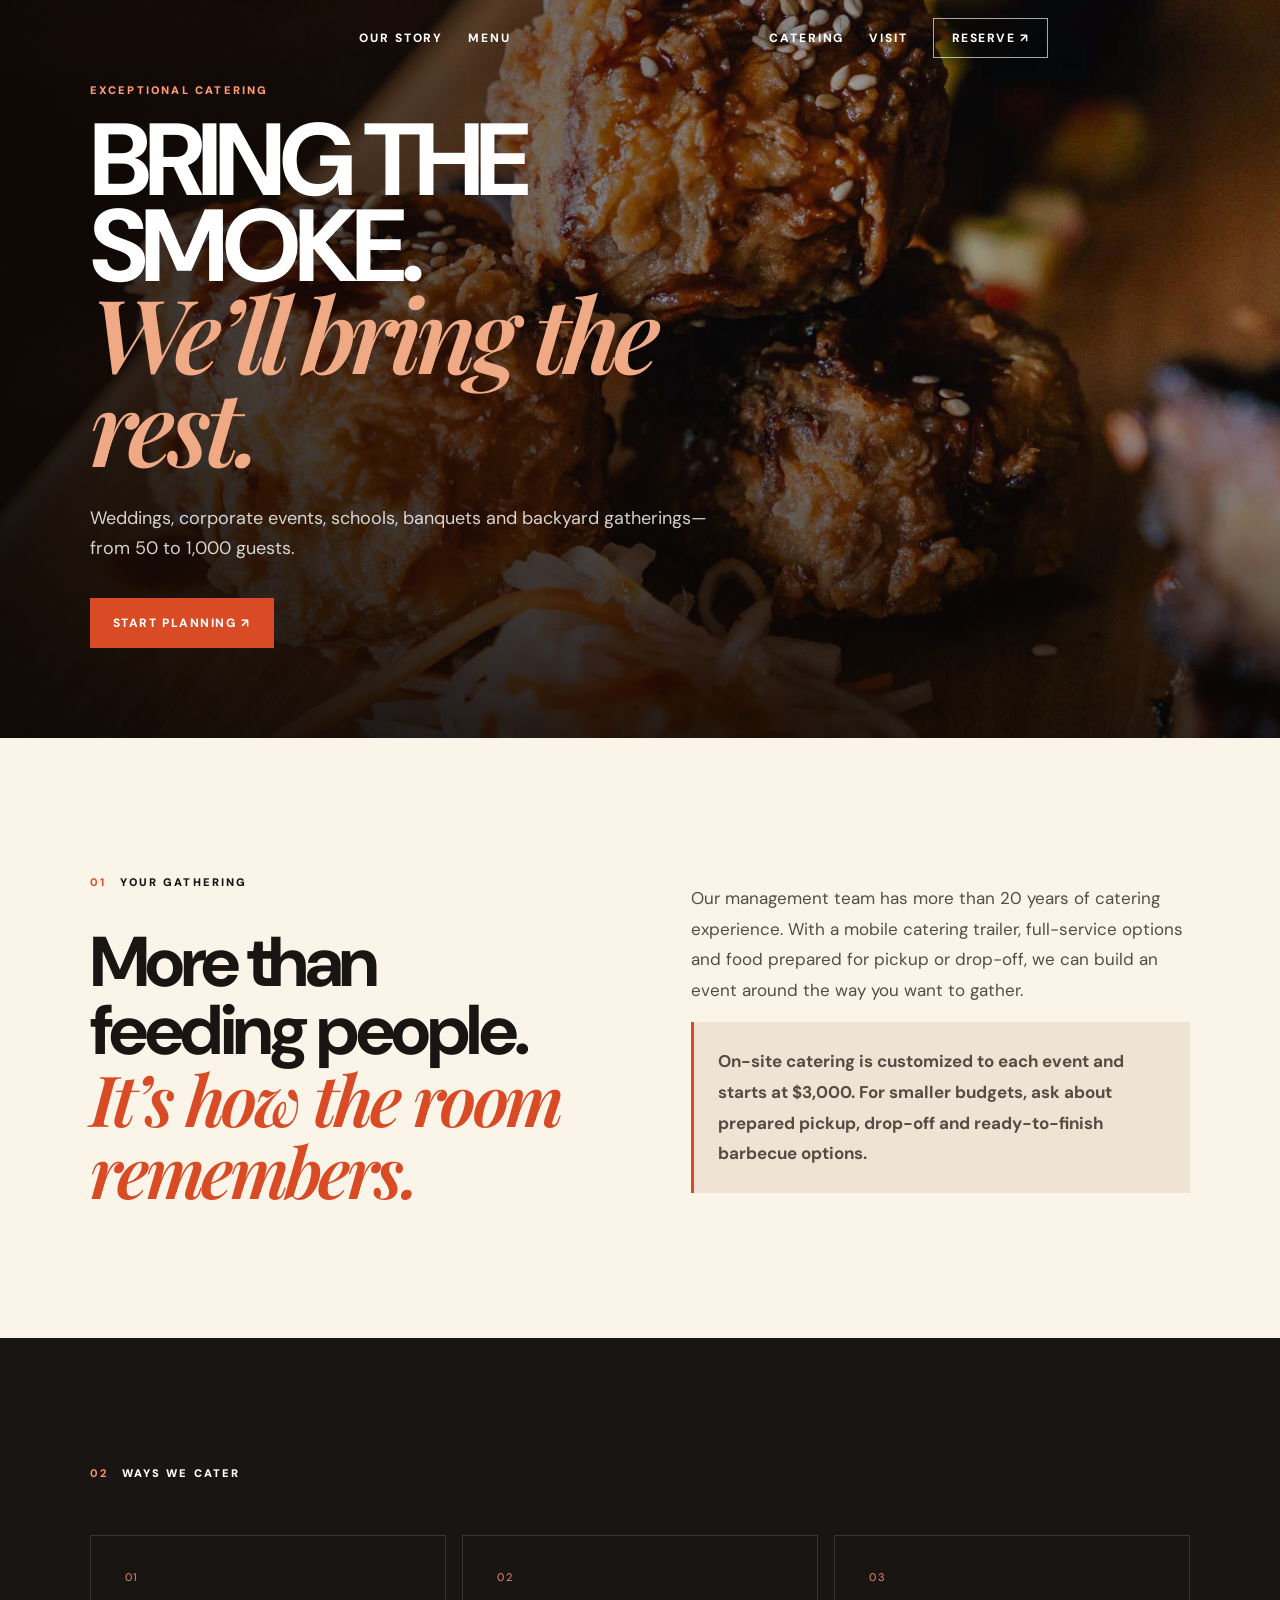
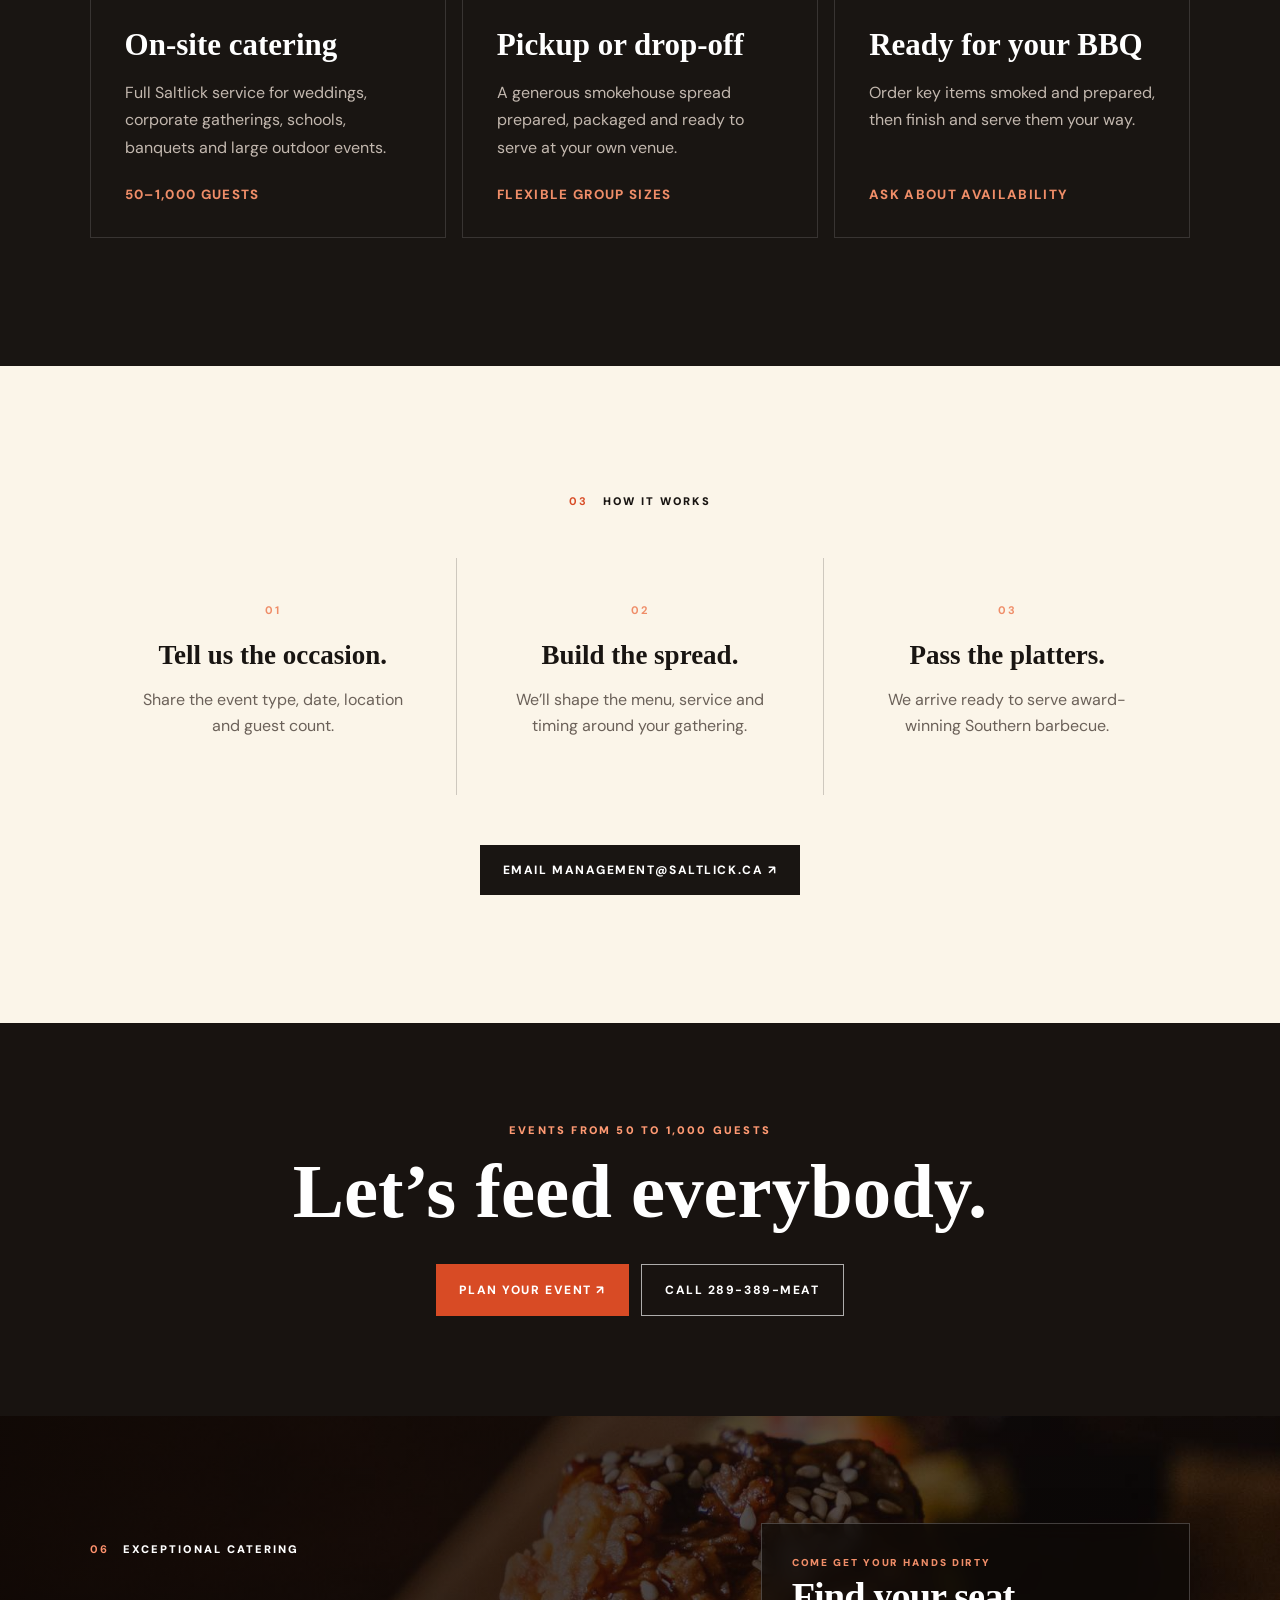
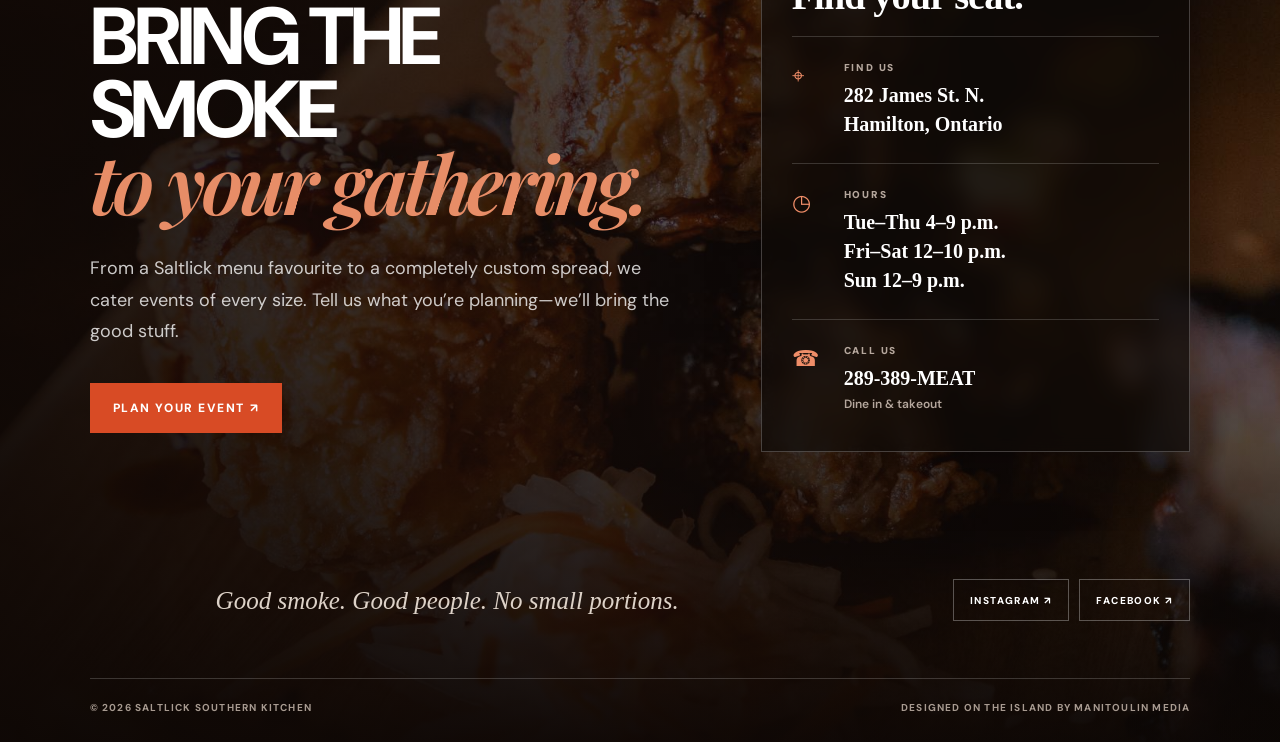
==== commit 66c72499: "Update Southern Kitchen branding and social share image" ====
--- a/catering/index.html
+++ b/catering/index.html
@@ -1,26 +1,26 @@
 <!doctype html>
-<html lang="en"><head><meta charset="utf-8"><meta name="viewport" content="width=device-width,initial-scale=1"><meta name="theme-color" content="#17120f"><meta name="description" content="Saltlick Southern Smokehouse catering for weddings, corporate events, schools, banquets and backyard gatherings."><title>Catering | Saltlick Southern Smokehouse</title><link rel="icon" href="/favicon.ico"><link rel="preconnect" href="https://fonts.googleapis.com"><link rel="preconnect" href="https://fonts.gstatic.com" crossorigin><link href="https://fonts.googleapis.com/css2?family=DM+Sans:wght@400;600;700;800&family=Playfair+Display:ital,wght@1,600&display=swap" rel="stylesheet"><link rel="stylesheet" href="/assets/styles.css"><link rel="stylesheet" href="/assets/refinements.css"><link rel="stylesheet" href="/assets/interior.css"><script src="/assets/interior.js" defer></script></head>
+<html lang="en"><head><meta charset="utf-8"><meta name="viewport" content="width=device-width,initial-scale=1"><meta name="theme-color" content="#17120f"><meta name="description" content="Saltlick Southern Kitchen catering for weddings, corporate events, schools, banquets and backyard gatherings."><title>Catering | Saltlick Southern Kitchen</title><link rel="icon" href="/favicon.ico"><link rel="preconnect" href="https://fonts.googleapis.com"><link rel="preconnect" href="https://fonts.gstatic.com" crossorigin><link href="https://fonts.googleapis.com/css2?family=DM+Sans:wght@400;600;700;800&family=Playfair+Display:ital,wght@1,600&display=swap" rel="stylesheet"><link rel="stylesheet" href="/assets/styles.css"><link rel="stylesheet" href="/assets/refinements.css"><link rel="stylesheet" href="/assets/interior.css"><script src="/assets/interior.js" defer></script></head>
 <body class="catering-page">  <header class="site-header interior-header">
     <nav class="main-nav nav-left" aria-label="Primary navigation">
       <a href="/#story">Our story</a><a href="/menu/">Menu</a>
     </nav>
-    <a class="brand" href="/" aria-label="Saltlick Smokehouse home"><img data-image="logo" src="/gallery/saltlick-logo-2026.webp" alt="Saltlick Southern Smokehouse"></a>
+    <a class="brand" href="/" aria-label="Saltlick Southern Kitchen home"><img data-image="logo" src="/gallery/saltlick-logo-2026.webp" alt="Saltlick Southern Kitchen"></a>
     <nav class="main-nav nav-right" aria-label="Secondary navigation">
       <a href="/catering/">Catering</a><a href="/visit/">Visit</a>
-      <a class="outline-button" data-link="reserve_url" href="#" target="_blank" rel="noreferrer">Reserve ↗</a>
+      <a class="outline-button" data-link="reserve_url" href="#" target="_blank" rel="noreferrer">Reserve ↗︎</a>
     </nav>
     <button class="mobile-nav-toggle" type="button" aria-expanded="false" aria-controls="mobile-page-nav" aria-label="Open navigation"><span></span><span></span></button>
-    <nav class="mobile-page-nav" id="mobile-page-nav" aria-label="Mobile navigation"><a href="/">Home</a><a href="/menu/">Menu</a><a href="/catering/">Catering</a><a href="/visit/">Visit</a><a data-link="reserve_url" href="#" target="_blank" rel="noreferrer">Reserve ↗</a></nav>
+    <nav class="mobile-page-nav" id="mobile-page-nav" aria-label="Mobile navigation"><a href="/">Home</a><a href="/menu/">Menu</a><a href="/catering/">Catering</a><a href="/visit/">Visit</a><a data-link="reserve_url" href="#" target="_blank" rel="noreferrer">Reserve ↗︎</a></nav>
   </header><main>
-  <section class="interior-hero catering-page-hero"><img data-image="catering_image" src="/gallery/356795459_3191753444303727_3257160976338832465_n.jpg" alt="Saltlick catering spread"><div class="interior-hero-shade"></div><div><span>Exceptional catering</span><h1>Bring the smoke.<br><em>We’ll bring the rest.</em></h1><p data-text="catering_page_intro"></p><a class="button fire" data-link="catering_email" data-mailto href="#">Start planning ↗</a></div></section>
+  <section class="interior-hero catering-page-hero"><img data-image="catering_image" src="/gallery/356795459_3191753444303727_3257160976338832465_n.jpg" alt="Saltlick catering spread"><div class="interior-hero-shade"></div><div><span>Exceptional catering</span><h1>Bring the smoke.<br><em>We’ll bring the rest.</em></h1><p data-text="catering_page_intro"></p><a class="button fire" data-link="catering_email" data-mailto href="#">Start planning ↗︎</a></div></section>
   <section class="catering-story section"><div><div class="section-label"><b>01</b> Your gathering</div><h2>More than feeding people.<br><em>It’s how the room remembers.</em></h2></div><div><p data-text="catering_page_text"></p><p class="catering-minimum" data-text="catering_minimum"></p></div></section>
   <section class="catering-options-section section"><div class="section-label light"><b>02</b> Ways we cater</div><div class="catering-options" id="catering-options"></div></section>
-  <section class="catering-process section"><div class="section-label"><b>03</b> How it works</div><div class="process-grid"><article><b>01</b><h3>Tell us the occasion.</h3><p>Share the event type, date, location and guest count.</p></article><article><b>02</b><h3>Build the spread.</h3><p>We’ll shape the menu, service and timing around your gathering.</p></article><article><b>03</b><h3>Pass the platters.</h3><p>We arrive ready to serve award-winning Southern barbecue.</p></article></div><a class="button dark" data-link="catering_email" data-mailto href="#">Email management@saltlick.ca ↗</a></section>
-  <section class="interior-cta"><span>Events from 50 to 1,000 guests</span><h2>Let’s feed everybody.</h2><div><a class="button fire" data-link="catering_email" data-mailto href="#">Plan your event ↗</a><a class="button ghost" data-link="phone" data-tel href="#">Call 289-389-MEAT</a></div></section></main>  <footer class="site-footer">
+  <section class="catering-process section"><div class="section-label"><b>03</b> How it works</div><div class="process-grid"><article><b>01</b><h3>Tell us the occasion.</h3><p>Share the event type, date, location and guest count.</p></article><article><b>02</b><h3>Build the spread.</h3><p>We’ll shape the menu, service and timing around your gathering.</p></article><article><b>03</b><h3>Pass the platters.</h3><p>We arrive ready to serve award-winning Southern barbecue.</p></article></div><a class="button dark" data-link="catering_email" data-mailto href="#">Email management@saltlick.ca ↗︎</a></section>
+  <section class="interior-cta"><span>Events from 50 to 1,000 guests</span><h2>Let’s feed everybody.</h2><div><a class="button fire" data-link="catering_email" data-mailto href="#">Plan your event ↗︎</a><a class="button ghost" data-link="phone" data-tel href="#">Call 289-389-MEAT</a></div></section></main>  <footer class="site-footer">
     <section class="catering" id="catering">
       <img data-image="catering_image" src="/gallery/356795459_3191753444303727_3257160976338832465_n.jpg" alt="Saltlick catering spread"><div class="catering-shade"></div>
       <div class="catering-layout">
-        <div class="catering-copy"><div class="section-label light"><b>06</b> Exceptional catering</div><h2><span data-text="catering_heading">Bring the smoke</span><br><em data-text="catering_accent">to your gathering.</em></h2><p data-text="catering_text"></p><a class="button fire" data-link="catering_email" data-mailto href="#">Plan your event ↗</a></div>
+        <div class="catering-copy"><div class="section-label light"><b>06</b> Exceptional catering</div><h2><span data-text="catering_heading">Bring the smoke</span><br><em data-text="catering_accent">to your gathering.</em></h2><p data-text="catering_text"></p><a class="button fire" data-link="catering_email" data-mailto href="#">Plan your event ↗︎</a></div>
         <div class="catering-details" id="visit">
           <div class="catering-details-head"><span>Come get your hands dirty</span><h3>Find your seat.</h3></div>
           <article><span>⌖</span><div><small>Find us</small><a data-link="map_url" href="#" target="_blank" rel="noreferrer"><span data-text="address"></span></a></div></article>
@@ -29,10 +29,10 @@
         </div>
       </div>
       <div class="footer-base">
-        <img data-image="logo" src="/gallery/saltlick-logo-2026.webp" alt="Saltlick Southern Smokehouse">
+        <img data-image="logo" src="/gallery/saltlick-logo-2026.webp" alt="Saltlick Southern Kitchen">
         <p data-text="footer_tagline"></p>
-        <div class="socials"><a data-link="instagram_url" href="#" target="_blank" rel="noreferrer">Instagram ↗</a><a data-link="facebook_url" href="#" target="_blank" rel="noreferrer">Facebook ↗</a></div>
-        <div class="credits"><span>© 2026 Saltlick Smokehouse</span><a href="https://manitoulinmedia.ca" target="_blank" rel="noreferrer">Designed on the Island by Manitoulin Media</a></div>
+        <div class="socials"><a data-link="instagram_url" href="#" target="_blank" rel="noreferrer">Instagram ↗︎</a><a data-link="facebook_url" href="#" target="_blank" rel="noreferrer">Facebook ↗︎</a></div>
+        <div class="credits"><span>© 2026 Saltlick Southern Kitchen</span><a href="https://manitoulinmedia.ca" target="_blank" rel="noreferrer">Designed on the Island by Manitoulin Media</a></div>
       </div>
     </section>
   </footer></body></html>
--- a/assets/styles.css
+++ b/assets/styles.css
@@ -29,7 +29,8 @@
 .menu-trigger span{display:inline-block;margin-left:5px;color:#f19a77;transition:transform .2s}
 .menu-trigger[aria-expanded=true] span{transform:rotate(180deg)}
 .mega-menu{position:fixed;z-index:29;left:0;right:0;top:82px;display:grid;grid-template-columns:minmax(300px,.78fr) 1.22fr;gap:clamp(30px,5vw,75px);padding:30px clamp(24px,7vw,120px) 36px;background:#17120f;color:#fff;border-top:3px solid var(--ember);box-shadow:0 28px 55px #0007;opacity:0;visibility:hidden;transform:translateY(-12px);transition:opacity .22s,transform .22s,visibility .22s;text-transform:none;letter-spacing:normal}
-.menu-nav-item:hover .mega-menu,.menu-nav-item:focus-within .mega-menu,.mega-menu.is-open{opacity:1;visibility:visible;transform:none}
+.mega-menu.is-open{opacity:1;visibility:visible;transform:none}
+@media(min-width:901px){.menu-nav-item:hover .mega-menu{opacity:1;visibility:visible;transform:none}}
 .mega-visual{position:relative;min-height:260px;height:34vh;max-height:340px;overflow:hidden;background:#2b1b15}
 .mega-visual:after{content:"";position:absolute;inset:0;background:linear-gradient(0deg,#120b08dc 0%,transparent 68%)}
 .mega-visual img{height:100%;object-fit:cover;opacity:1;transform:scale(1);transition:opacity .25s ease,transform .45s ease}
--- a/assets/refinements.css
+++ b/assets/refinements.css
@@ -238,3 +238,31 @@
 .review-card blockquote{font:700 clamp(24px,2.7vw,38px)/1.2 Georgia,serif;letter-spacing:-.025em;margin:28px 0 40px}.review-card>a{display:flex;align-items:center;gap:13px;align-self:flex-start}.review-card>a>span{width:42px;height:42px;border-radius:50%;display:grid;place-items:center;background:var(--ink);color:#fff;font-size:11px;font-weight:900}.review-card>a strong,.review-card>a small{display:block}.review-card>a strong{font-size:13px}.review-card>a small{color:#786d64;font-size:10px;margin-top:3px}
 @media(max-width:900px){.reviews-heading{align-items:flex-start}.review-sources{grid-template-columns:1fr 1fr}.review-sources>span{grid-column:1/-1;padding:15px 0}.review-sources>a:first-of-type{border-left:0}.review-grid{grid-template-columns:1fr}}
 @media(max-width:620px){.reviews-heading{display:block}.google-rating{margin-top:35px}.review-sources{grid-template-columns:1fr}.review-sources>span,.review-sources>a{grid-column:1;border-left:0}.review-sources>a{border-top:1px solid var(--line)}.google-reviews-head{display:block}.google-reviews-head>div{margin-top:22px;flex-wrap:wrap}.review-card{padding:26px;min-height:280px}}
+
+
+/* Header hover line and logo-safe mega-menu balance. */
+@media(min-width:901px){
+  .site-header .main-nav>a:not(.outline-button):after,
+  .site-header .menu-trigger:after{
+    bottom:18px;
+  }
+  .mega-links>a:nth-child(1){grid-column:2;grid-row:1}
+  .mega-links>a:nth-child(2){grid-column:1;grid-row:2}
+  .mega-links>a:nth-child(3){grid-column:2;grid-row:2}
+  .mega-links>a:nth-child(4){grid-column:1;grid-row:3}
+  .mega-links>a:nth-child(5){grid-column:2;grid-row:3}
+  .mega-links .mega-all{grid-column:1 / -1;grid-row:4}
+}
+
+
+/* One continuous image footer: brand and credits live inside the catering scene. Deployment revision 4. */
+.site-footer .footer-base{
+  background:transparent;
+  border-top:0;
+  backdrop-filter:none;
+  -webkit-backdrop-filter:none;
+  padding-top:18px;
+}
+.site-footer .footer-base .credits{
+  border-top-color:rgba(255,255,255,.18);
+}
--- a/assets/interior.css
+++ b/assets/interior.css
@@ -26,3 +26,63 @@
  .mobile-page-nav a{display:flex;align-items:center;justify-content:space-between;min-height:52px;border-bottom:1px solid rgba(255,255,255,.13);font-size:12px;font-weight:900;letter-spacing:.14em;text-transform:uppercase}
  .interior-header .nav-left{visibility:hidden}.interior-header .nav-right>a:not(.outline-button){display:none}
 }
+
+
+/* Match the Visit hero to the Menu and Catering page layout. */
+.visit-page .visit-page-hero{
+  position:relative;
+  min-height:720px;
+  height:82svh;
+  display:flex;
+  grid-template-columns:none;
+  align-items:flex-end;
+  overflow:hidden;
+  background:#21150f;
+}
+.visit-page .visit-page-hero>img{
+  position:absolute;
+  inset:0;
+  width:100%;
+  height:100%;
+  min-height:0;
+  object-fit:cover;
+  object-position:center 52%;
+}
+.visit-page .visit-page-hero .interior-hero-actions{
+  display:flex;
+  gap:12px;
+  flex-wrap:wrap;
+}
+@media(max-width:900px){
+  .visit-page .visit-page-hero{min-height:660px}
+}
+@media(max-width:620px){
+  .visit-page .visit-page-hero{height:90svh}
+}
+
+
+/* Visit layout revision: exact shared interior hero geometry. */
+.visit-page .visit-layout-unified{
+  position:relative!important;
+  display:flex!important;
+  grid-template-columns:none!important;
+  width:100%;
+  min-height:720px;
+  height:82svh;
+  align-items:flex-end!important;
+}
+.visit-page .visit-layout-unified>img{
+  position:absolute!important;
+  inset:0!important;
+  width:100%!important;
+  height:100%!important;
+  min-height:0!important;
+  object-fit:cover!important;
+}
+@media(max-width:620px){
+  .visit-page .visit-layout-unified{min-height:640px;height:90svh}
+  .visit-page .interior-hero-actions{display:grid;grid-template-columns:1fr;width:100%}
+  .visit-page .interior-hero-actions .button{width:100%;min-height:50px}
+  .visit-page .map-copy>div:last-child{display:grid;grid-template-columns:1fr;width:100%}
+  .visit-page .map-copy .button,.visit-page .map-copy .review-photo-link{width:100%;text-align:center}
+}
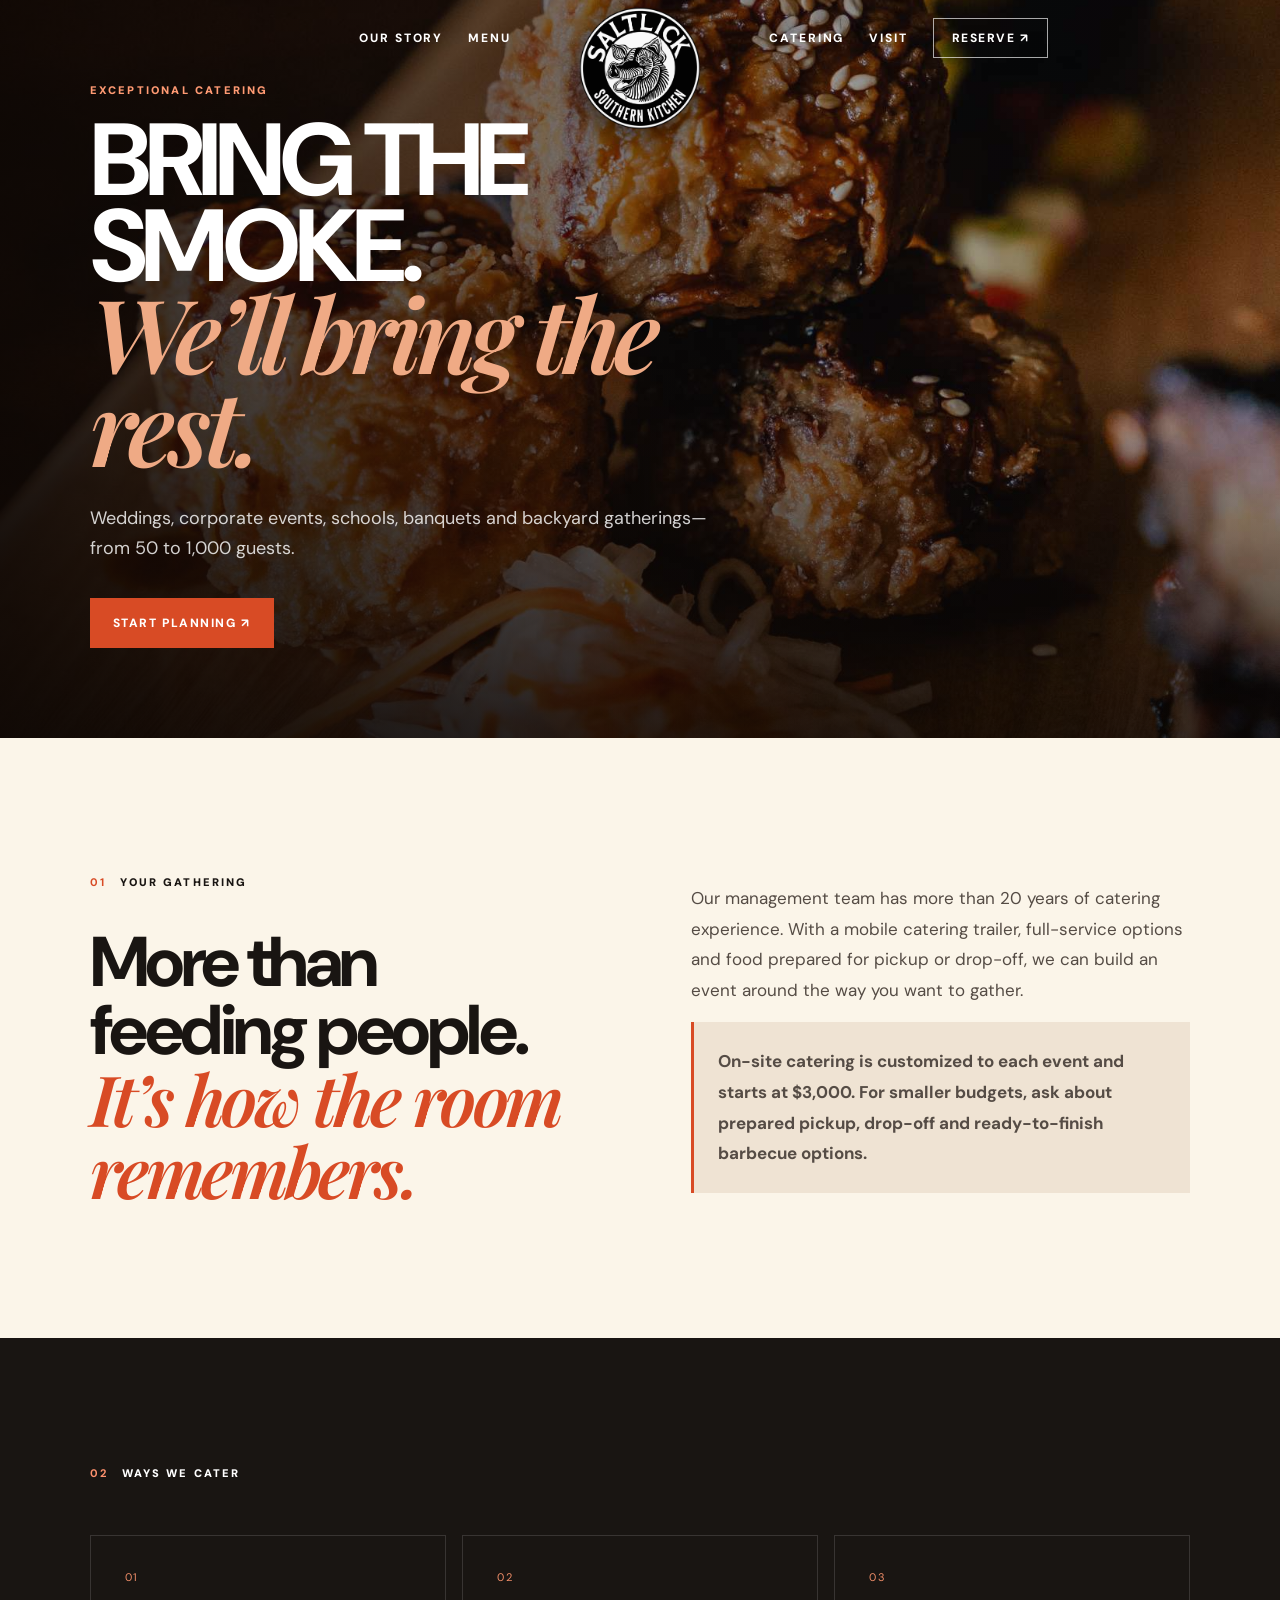
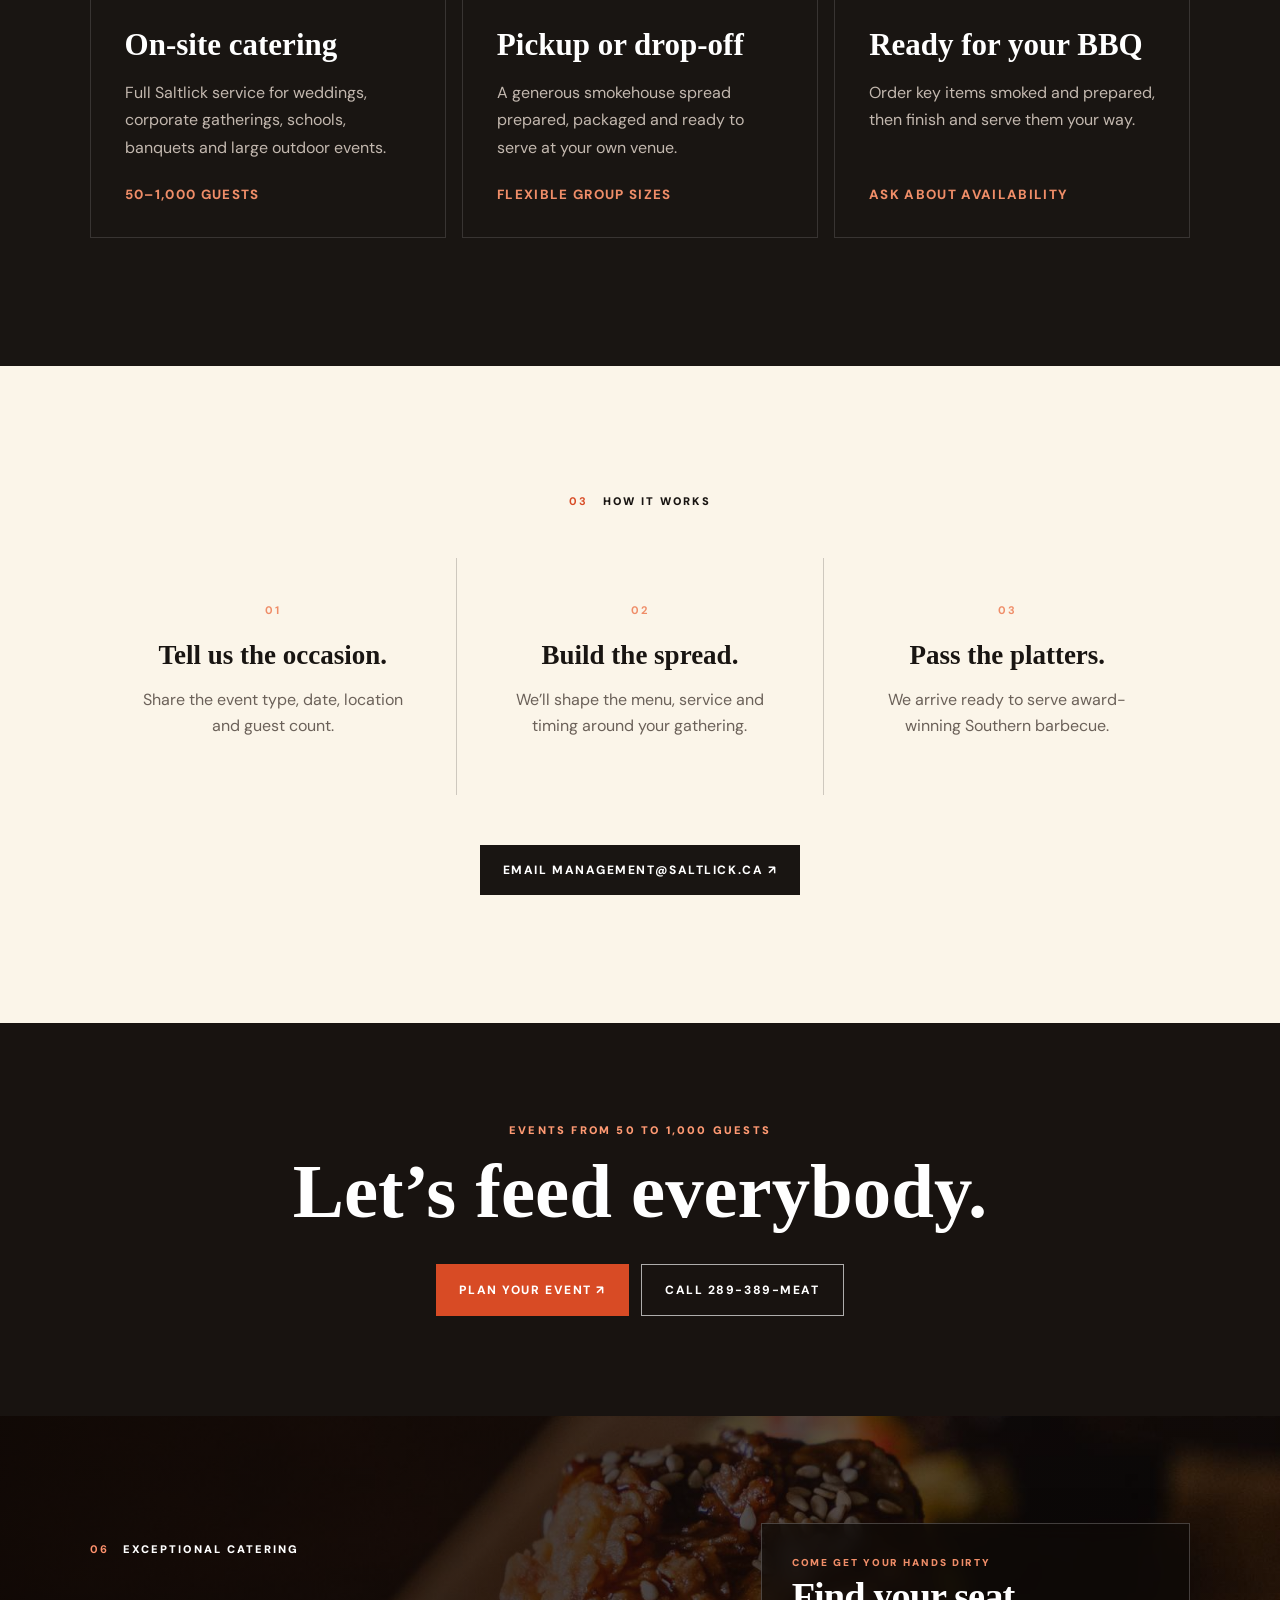
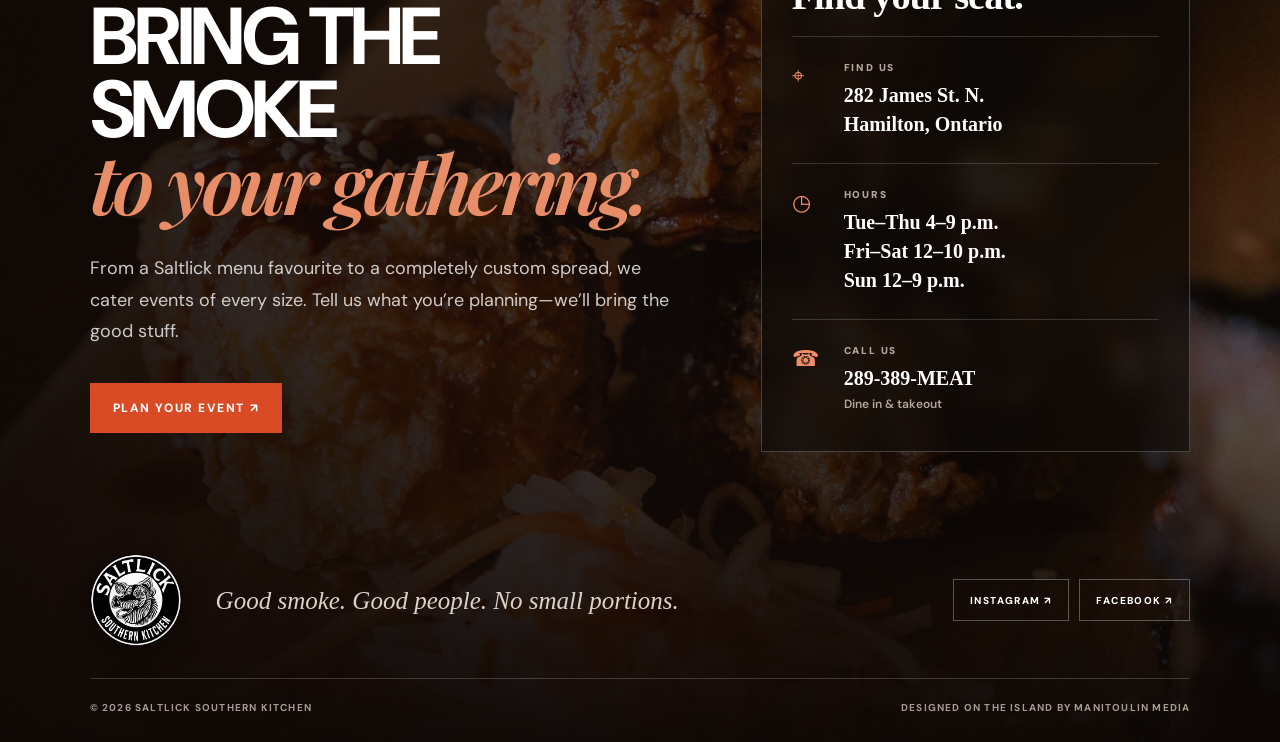
==== commit 4c458844: "Use new Southern Kitchen logo across site" ====
--- a/catering/index.html
+++ b/catering/index.html
@@ -4,7 +4,7 @@
     <nav class="main-nav nav-left" aria-label="Primary navigation">
       <a href="/#story">Our story</a><a href="/menu/">Menu</a>
     </nav>
-    <a class="brand" href="/" aria-label="Saltlick Southern Kitchen home"><img data-image="logo" src="/gallery/saltlick-logo-2026.webp" alt="Saltlick Southern Kitchen"></a>
+    <a class="brand" href="/" aria-label="Saltlick Southern Kitchen home"><img data-image="logo" src="/saltlick-logo-kitchen-2026.webp" alt="Saltlick Southern Kitchen"></a>
     <nav class="main-nav nav-right" aria-label="Secondary navigation">
       <a href="/catering/">Catering</a><a href="/visit/">Visit</a>
       <a class="outline-button" data-link="reserve_url" href="#" target="_blank" rel="noreferrer">Reserve ↗︎</a>
@@ -29,7 +29,7 @@
         </div>
       </div>
       <div class="footer-base">
-        <img data-image="logo" src="/gallery/saltlick-logo-2026.webp" alt="Saltlick Southern Kitchen">
+        <img data-image="logo" src="/saltlick-logo-kitchen-2026.webp" alt="Saltlick Southern Kitchen">
         <p data-text="footer_tagline"></p>
         <div class="socials"><a data-link="instagram_url" href="#" target="_blank" rel="noreferrer">Instagram ↗︎</a><a data-link="facebook_url" href="#" target="_blank" rel="noreferrer">Facebook ↗︎</a></div>
         <div class="credits"><span>© 2026 Saltlick Southern Kitchen</span><a href="https://manitoulinmedia.ca" target="_blank" rel="noreferrer">Designed on the Island by Manitoulin Media</a></div>
